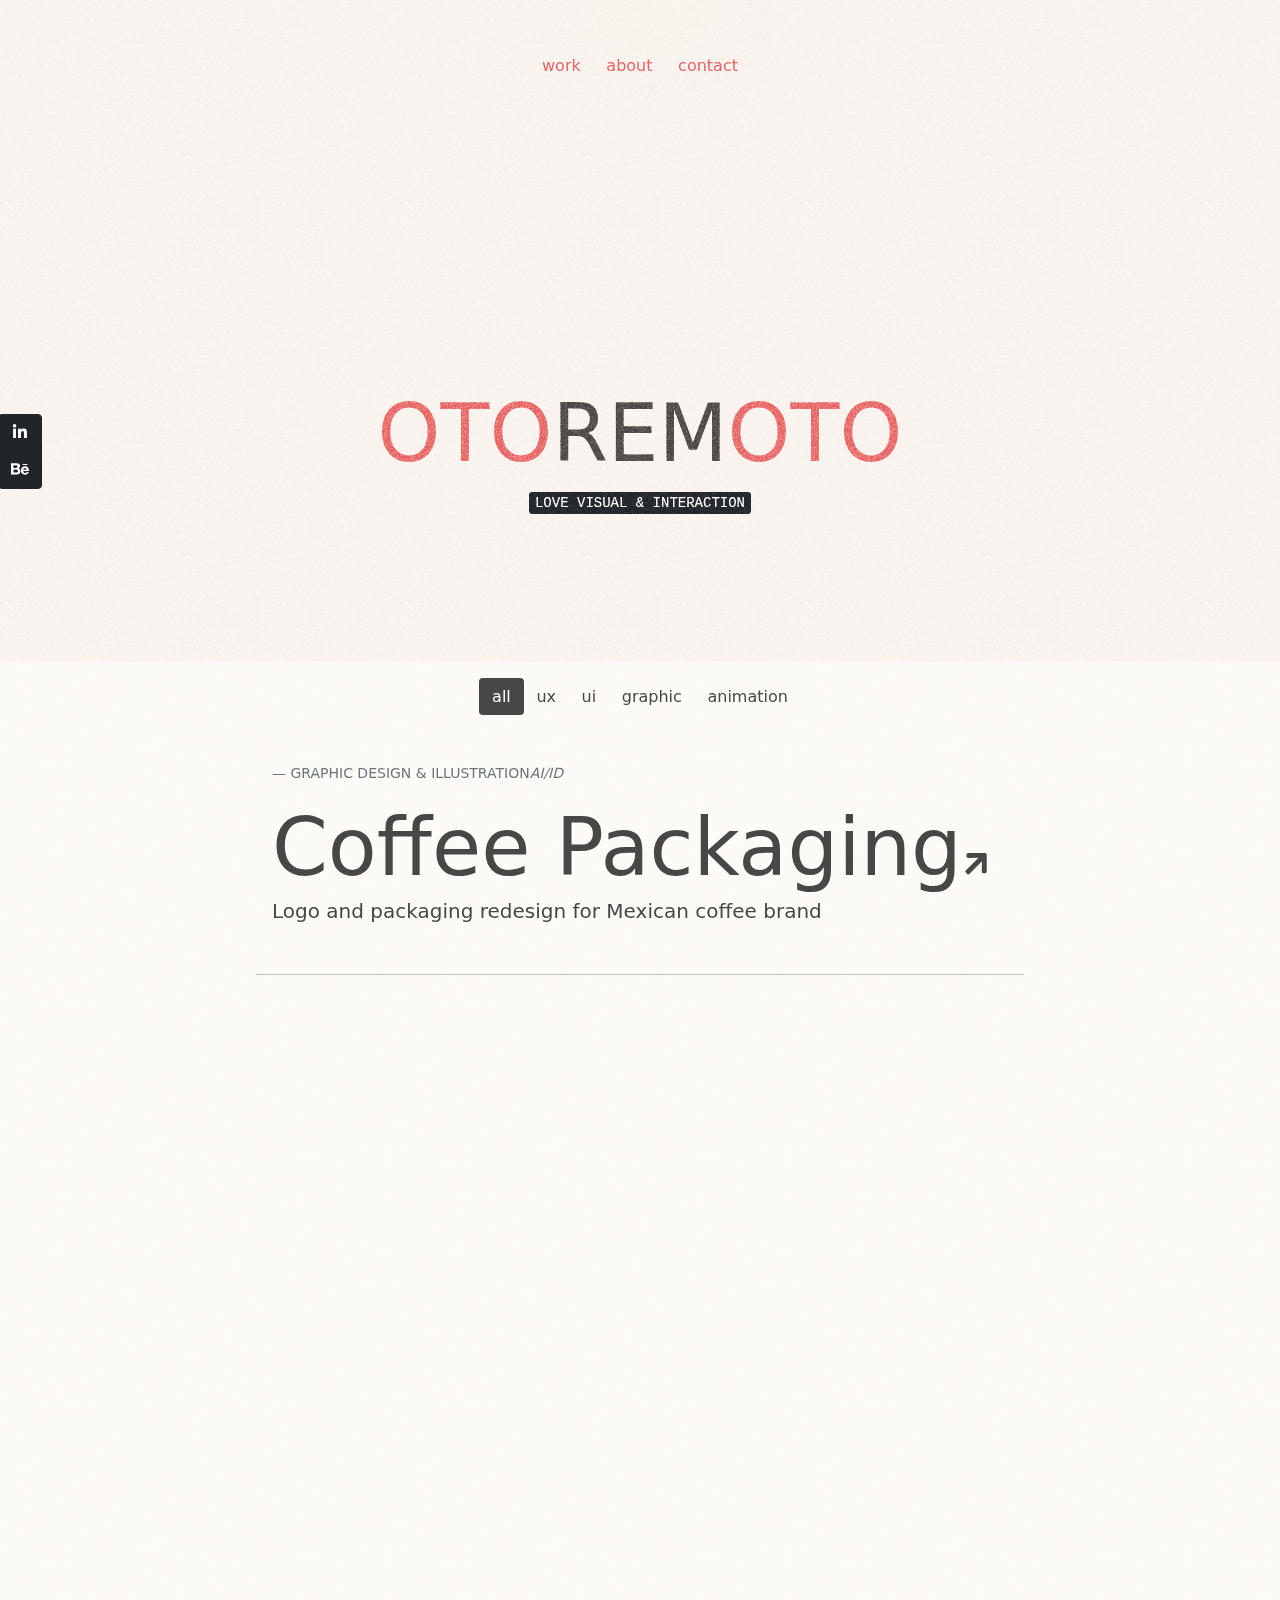
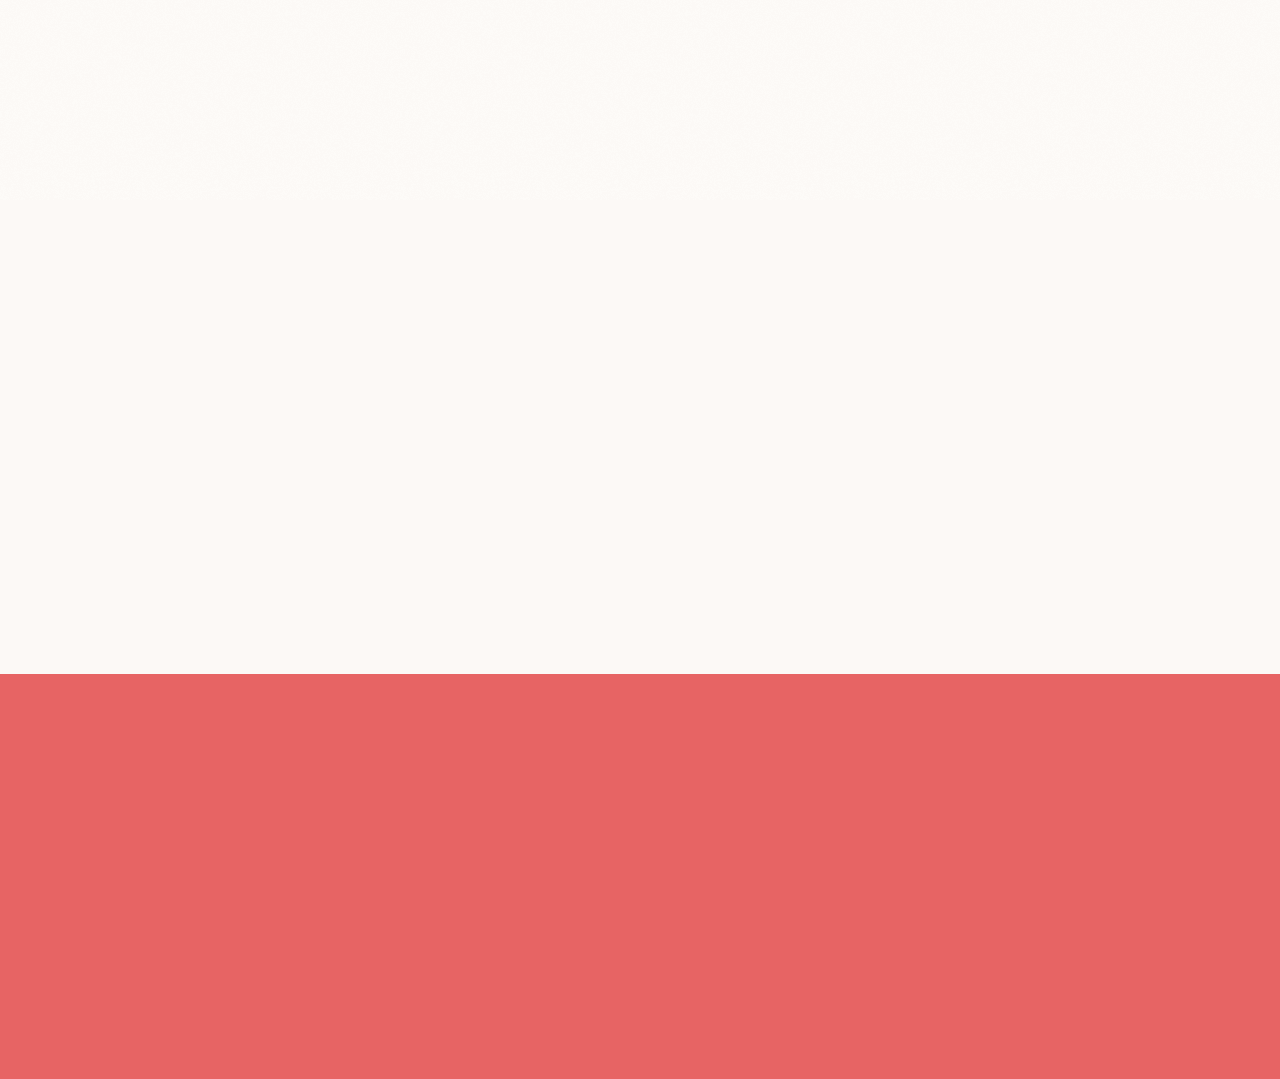
==== index.html @ 72b6bc93 "uploadFiles" ====
<!doctype html><html lang="en"><head><meta charset="utf-8"><meta name="viewport" content="width=device-width,initial-scale=1"><meta name="description" content="UX/UI Product Designer. Focused on bringing user-centric ideas to real life and delivering functional and beautiful digital experiences to people. With skills in visual design, prototyping, web and experience design."><link href="css-min/bootstrap.min.css" rel="stylesheet"><link rel="stylesheet" href="css-min/animate.css"><link rel="stylesheet" href="css-min/all.css"><link rel="stylesheet" href="css-min/main.css"><title>otoremoto</title><script async src="https://www.googletagmanager.com/gtag/js?id=G-RRY8FR16M2"></script><script>function gtag(){dataLayer.push(arguments)}window.dataLayer=window.dataLayer||[],gtag("js",new Date),gtag("config","G-RRY8FR16M2")</script></head><body class="bk-crudo"><div id="pre-load" class="justify-content-center align-items-center bk-pink-50"><div class="spinner-border align-self-center" role="status"><span class="visually-hidden">Loading...</span></div></div><header><div class="container-fluid m-0 p-0"><ul class="nav justify-content-center pt-5 nav-menu"><li class="nav-item"><a class="nav-link pink-50 active" href="#work">work</a></li><li class="nav-item"><a class="nav-link pink-50" href="#about">about</a></li><li class="nav-item"><a class="nav-link pink-50" href="#about">contact</a></li></ul><div class="noise"></div><div class="animated-bk"><img class="lazy" src="img/animated-bk.png" data-src="img/animated-bk.gif" loop="infinite" alt="background animation"></div><div class="title_wrapper"><div class="title_inner text-center"><h1 class="display-1 pink-50">oto<span class="gray-50">rem</span>oto</h1><kbd class="">love visual & interaction</kbd></div></div></div></header><section class="bk-light mt-5 pb-3"><div class="container-sm container-work p-3"><ul class="nav justify-content-center nav-pills"><li class="nav-item"><button id="all" class="nav-link gray-50 active" onclick='filterProject("all")'>all</button></li><li class="nav-item"><button id="ux" class="nav-link gray-50" onclick='filterProject("ux")'>ux</button></li><li class="nav-item"><button id="ui" class="nav-link gray-50" onclick='filterProject("ui")'>ui</button></li><li class="nav-item"><button id="graphic" class="nav-link gray-50" onclick='filterProject("graphic")'>graphic</button></li><li class="nav-item"><button id="animation" class="nav-link gray-50" onclick='filterProject("animation")'>animation</button></li></ul></div></section><section id="work"><section class="project bk-light all graphic"><div class="container-sm container-work p-3 wow flipInX" data-wow-delay=".01s"><a href="projects/cots.html" class="gray-50"><div class="item-work p-3"><figcaption class="blockquote-footer">GRAPHIC DESIGN & ILLUSTRATION<cite title="Source Title">AI/ID</cite></figcaption><h2 class="display-1 d-inline">Coffee Packaging</h2><div class="d-inline align-items-end"><i class="fas fa-arrow-up external-link"></i></div><p class="lead">Logo and packaging redesign for Mexican coffee brand</p></div></a><hr></div></section><section class="project bk-light all ux ui"><div class="container-sm container-work p-3 wow flipInX" data-wow-delay=".01s"><a href="projects/eltiempo.html" class="gray-50"><div class="item-work p-3"><figcaption class="blockquote-footer">MOBILE APP<cite title="Source Title">UX/UI</cite></figcaption><h2 class="display-1 d-inline">Weather App</h2><div class="d-inline align-items-end"><i class="fas fa-arrow-up external-link"></i></div><p class="lead">Weather forecast app UX / UI case study based in eltiempo brand</p></div></a><hr></div></section><section class="project bk-light all ux ui"><div class="container-sm container-work p-3 wow flipInX" data-wow-delay=".01s"><a href="projects/concertmapp.html" class="gray-50"><div class="item-work p-3"><figcaption class="blockquote-footer">MOBILE APP<cite title="Source Title">UX/UI</cite></figcaption><h2 class="display-1 d-inline">ConcertMapp</h2><div class="d-inline align-items-end"><i class="fas fa-arrow-up external-link"></i></div><p class="lead">Design of an app to locate live music</p></div></a><hr></div></section><section class="project bk-light all animation"><div class="container-sm container-work p-3 wow flipInX" data-wow-delay=".01s"><a href="projects/productvideo.html" class="gray-50"><div class="item-work p-3"><figcaption class="blockquote-footer">ILLUSTRATION & ANIMATION<cite title="Source Title">AI/AN</cite></figcaption><h2 class="display-1 d-inline">Product Video</h2><div class="d-inline align-items-end"><i class="fas fa-arrow-up external-link"></i></div><p class="lead">Explainer Video for a social responsability corporative manager startup</p></div></a><hr></div></section><section class="project bk-light all ux ui"><div class="container-sm container-work p-3 wow flipInX" data-wow-delay=".01s"><a href="projects/helpupsite.html" class="gray-50"><div class="item-work p-3"><figcaption class="blockquote-footer">WEB DESIGN & FRONT<cite title="Source Title">UX/UI</cite></figcaption><h2 class="display-1 d-inline">HelpUP Site</h2><div class="d-inline align-items-end"><i class="fas fa-arrow-up external-link"></i></div><p class="lead">Website for a social responsability corporative manager startup</p></div></a><hr></div></section><section class="project bk-light all graphic"><div class="container-sm container-work p-3 wow flipInX" data-wow-delay=".01s"><a href="projects/watermelon.html" class="gray-50"><div class="item-work p-3"><figcaption class="blockquote-footer">GRAPHIC DESIGN & ILLUSTRATION<cite title="Source Title">AI/ID</cite></figcaption><h2 class="display-1 d-inline">Illustrating Book</h2><div class="d-inline align-items-end"><i class="fas fa-arrow-up external-link"></i></div><p class="lead">Illustrating children's book about summer and watermelon</p></div></a><hr></div></section></section><section id="about" class="bk-pink-50 gray-80 pb-5"><div class="container-sm container-work p-3 wow flipInX" data-wow-delay=".01s"><div class="row"><div class="col-sm-6"><h4 class="display-4">About</h4><p class="fw-light">Passionate visual designer with a UX/UI Design certificate seeking a full-time UI design with a focus in visual design. Focused on bringing to life real user-centered ideas and offer functional and beautiful digital experiences to people.</p><button type="button" class="btn btn-lg btn-dark mb-3" onclick='location.href="pdf/resume.pdf"' formtarget="_blank" title="Download my Resume">Resume<i class="fas fa-arrow-down"></i></button></div><div class="col-sm-6 pb-3"><h4 class="display-4">Say Hi!</h4><a href="mailto:otorremoto@gmail.com" class="link-light">otorremoto@gmail.com</a><img class="lazy img-thumbnail" src="img/me.jpg" data-src="img/me.gif" alt="That's me!"></div></div></div></section><section class="rrss-desk"><div class="btn-group-vertical"><button type="button" class="btn btn-dark" onclick='location.href="https://www.linkedin.com/in/otorremoto/"' formtarget="_blank" title="Go to Linkedin"><i class="fab fa-linkedin-in"></i></button><button type="button" class="btn btn-dark" onclick='location.href="https://www.behance.net/otorremoto"' formtarget="_blank" title="Go to Behance"><i class="fab fa-behance"></i></button></div></section><section class="rrss-mobile"><div class="btn-group-lg"><button type="button" class="btn btn-dark" onclick='location.href="https://www.linkedin.com/in/otorremoto/"' formtarget="_blank" title="Go to Linkedin"><i class="fab fa-linkedin-in"></i></button><button type="button" class="btn btn-dark" onclick='location.href="https://www.behance.net/otorremoto"' formtarget="_blank" title="Go to Behance"><i class="fab fa-behance"></i></button></div></section><script src="js/bootstrap.bundle.min.js" integrity="sha384-JEW9xMcG8R+pH31jmWH6WWP0WintQrMb4s7ZOdauHnUtxwoG2vI5DkLtS3qm9Ekf" crossorigin="anonymous"></script><script src="js/jquery.min.js"></script><script src="js/wow-min.js" charset="utf-8"></script><script src="js/main.js"></script><script src="js/filter.js"></script><script>wow=new WOW({animateClass:"animated",offset:100,mobile:!1}),wow.init(),$(document).ready(function(){$("#pre-load").fadeOut("1"),$("#work hr").removeClass("d-none"),$("#work hr").last().addClass("d-none")})</script></body></html>
---- css-min/main.css ----
body{margin:0:padding:0;background-color:#f4eae1}#pre-load{position:fixed;display:flex;min-width:100%;min-height:100%;z-index:9999999}iframe{border:0;width:100%!important;height:55.9vw;margin:0;padding:0}.badge-primary{background-color:#e76464}.text-white,a.text-white{color:#fff;text-decoration:none}.gray-50,a.gray-50{color:#484745;text-decoration:none}.gray-80{color:#370909}.gray-10{color:rgba(0,0,0,.1)}.light-10{color:#fce6e6}.pink-50,a.pink-50{color:#e76464}.blue-100,a.blue-100{color:#0043EF}.blue-30{color:rgba(0,67,239,.3)}.nav-menu a.nav-link{background-image:linear-gradient(currentColor,currentColor);background-position:0% 100%;background-repeat:no-repeat;background-size:0% 1px;transition:background-size .3s}.nav-menu a.nav-link:hover{color:rgba(currentColor,.5);background-size:100% 1px}.nav-link{padding:.4rem .8rem}.nav-pills .nav-link.active,.nav-pills .show>.nav-link{color:#fff;background-color:#484745}.bk-white{background-color:#fff}.bk-crudo{background-color:#f9f2ec}.bk-pink-10{background-color:#f4eae1}.bk-gray-50{background-color:#484745}.bk-pink-50{background-color:#e76464}.bk-light{background-color:rgba(255,255,255,.5)}.bk-light-blue-degree{background:linear-gradient(109.73deg,#FFFFFF 12.1%,#E6EFF2 115.62%)}.bk-blue-100{background:#0043EF}.bk-blue-10{background:rgba(0,67,239,.1)}.bk-blue-degree{background:linear-gradient(110deg,#0043EF -3%,#033DD2 98%)}.animated-bk{width:100%;height:100%;text-align:center;filter:blur(50px);opacity:.4;overflow:hidden;mix-blend-mode:color-burn;z-index:-900}.animated-bk img{top:-24vw;min-height:48vw;pointer-events:none}.noise{position:absolute;width:100%;height:200vh;top:0;background-image:url(../img/noise.png);background-size:auto;background-repeat:repeat;mix-blend-mode:overlay;opacity:.4;z-index:-1000}.title_wrapper{position:absolute;top:0;display:flex;align-items:center;display:-webkit-flex;-webkit-align-items:center;justify-content:center;-webkit-justify-content:center;width:100%;height:100vh;mix-blend-mode:normal;z-index:-9999999999}.title_inner{position:relative;display:block;width:auto;margin:0 auto;text-transform:uppercase}.tit-img{margin-top:-44vw;line-height:3.4rem;min-height:43.4vw}.subtit-img{margin-top:-44vw;line-height:1rem;min-height:42vw}.container-work{max-width:800px}.external-link{font-size:2rem;transform:rotate(45deg)}.nav-menu{position:absolute;width:100%;z-index:10000}.rrss-desk{position:fixed;top:46vh;left:-2px}.rrss-mobile{display:none}.img-thumbnail{max-width:220px}.cover-container{background-position:center;background-size:cover;min-height:100vh}.badge-large{padding:4px 10px;font-size:.75rem;border-radius:50px;height:50px;vertical-align:middle}.display-7{font-size:1.8rem}.display-8{font-size:1.2rem;line-height:1.2rem}.small-xs{font-size:.7rem}.blur{filter:blur(1px)}.w-30{width:32%}@media (max-width:576px){.animated-bk img{height:100vh;margin-left:-25vh;top:30vh}.rrss-desk{display:none}.rrss-mobile{width:100%;padding:8px;display:block;position:fixed;bottom:0;background-color:#f4eae14a;text-align:center}.img-thumbnail{max-width:100%}.tit-img{margin-top:-54vw;line-height:2.4rem;min-height:52.2vw}.subtit-img{margin-top:-48vw;line-height:1rem;min-height:48vw}.border-start{border-left:0!important}.border-end{border-right:0!important}.display-7{font-size:calc(1.075rem + 1.2vw);font-weight:400;line-height:1.2rem}.w-30{width:98%}.cover-container{min-height:70vh}.display-1{font-size:calc(1.425rem + 4.5vw);font-weight:300;line-height:1.2}}
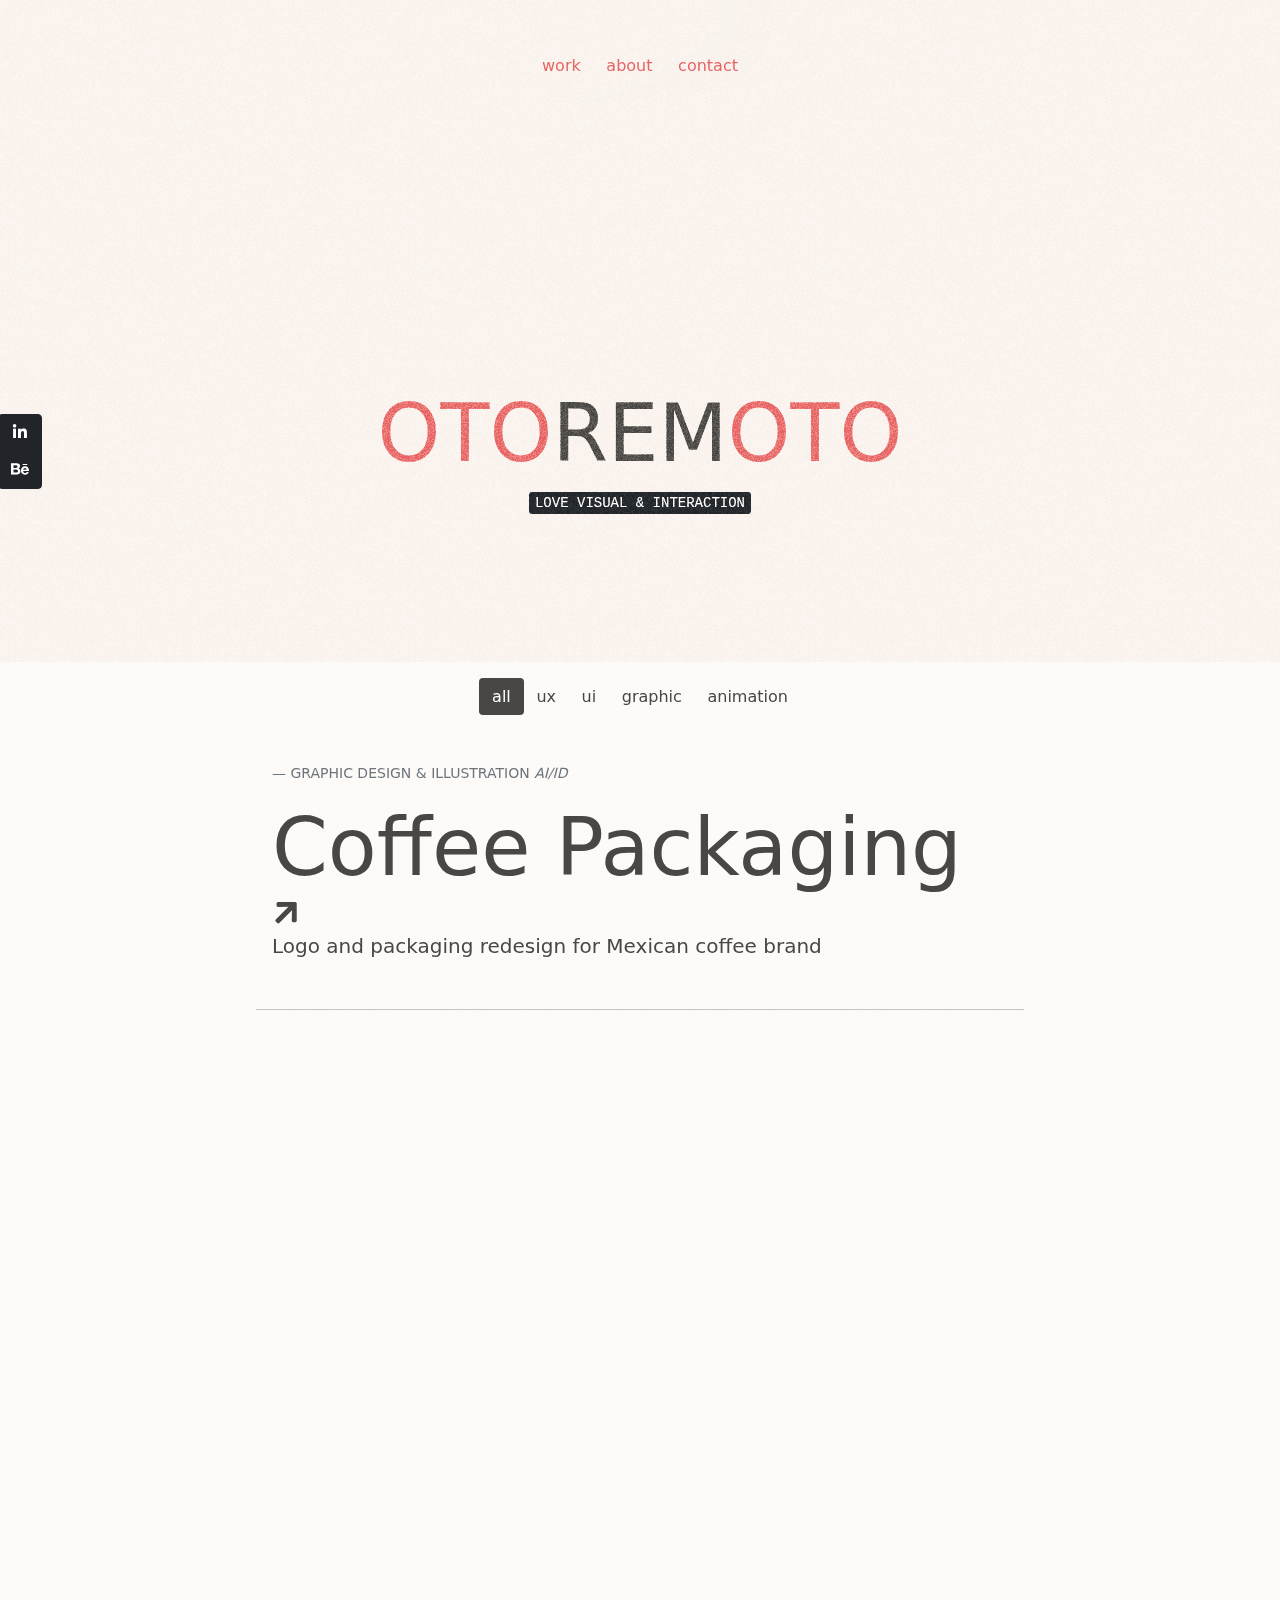
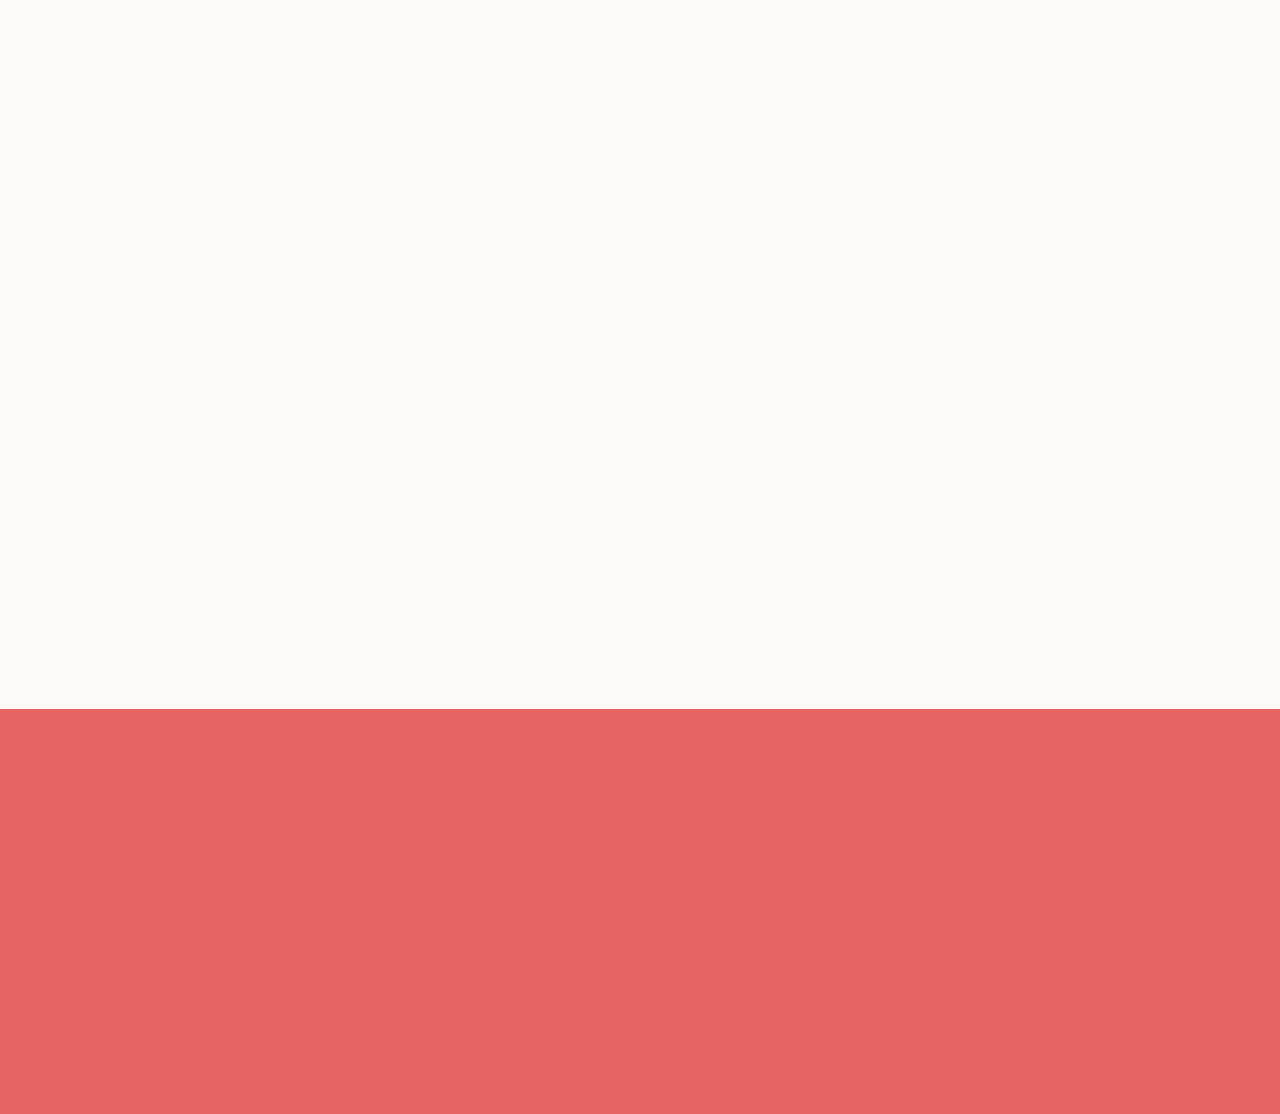
==== commit 63a3e147: "colors" ====
--- a/index.html
+++ b/index.html
@@ -1 +1,243 @@
-<!doctype html><html lang="en"><head><meta charset="utf-8"><meta name="viewport" content="width=device-width,initial-scale=1"><meta name="description" content="UX/UI Product Designer. Focused on bringing user-centric ideas to real life and delivering functional and beautiful digital experiences to people. With skills in visual design, prototyping, web and experience design."><link href="css-min/bootstrap.min.css" rel="stylesheet"><link rel="stylesheet" href="css-min/animate.css"><link rel="stylesheet" href="css-min/all.css"><link rel="stylesheet" href="css-min/main.css"><title>otoremoto</title><script async src="https://www.googletagmanager.com/gtag/js?id=G-RRY8FR16M2"></script><script>function gtag(){dataLayer.push(arguments)}window.dataLayer=window.dataLayer||[],gtag("js",new Date),gtag("config","G-RRY8FR16M2")</script></head><body class="bk-crudo"><div id="pre-load" class="justify-content-center align-items-center bk-pink-50"><div class="spinner-border align-self-center" role="status"><span class="visually-hidden">Loading...</span></div></div><header><div class="container-fluid m-0 p-0"><ul class="nav justify-content-center pt-5 nav-menu"><li class="nav-item"><a class="nav-link pink-50 active" href="#work">work</a></li><li class="nav-item"><a class="nav-link pink-50" href="#about">about</a></li><li class="nav-item"><a class="nav-link pink-50" href="#about">contact</a></li></ul><div class="noise"></div><div class="animated-bk"><img class="lazy" src="img/animated-bk.png" data-src="img/animated-bk.gif" loop="infinite" alt="background animation"></div><div class="title_wrapper"><div class="title_inner text-center"><h1 class="display-1 pink-50">oto<span class="gray-50">rem</span>oto</h1><kbd class="">love visual & interaction</kbd></div></div></div></header><section class="bk-light mt-5 pb-3"><div class="container-sm container-work p-3"><ul class="nav justify-content-center nav-pills"><li class="nav-item"><button id="all" class="nav-link gray-50 active" onclick='filterProject("all")'>all</button></li><li class="nav-item"><button id="ux" class="nav-link gray-50" onclick='filterProject("ux")'>ux</button></li><li class="nav-item"><button id="ui" class="nav-link gray-50" onclick='filterProject("ui")'>ui</button></li><li class="nav-item"><button id="graphic" class="nav-link gray-50" onclick='filterProject("graphic")'>graphic</button></li><li class="nav-item"><button id="animation" class="nav-link gray-50" onclick='filterProject("animation")'>animation</button></li></ul></div></section><section id="work"><section class="project bk-light all graphic"><div class="container-sm container-work p-3 wow flipInX" data-wow-delay=".01s"><a href="projects/cots.html" class="gray-50"><div class="item-work p-3"><figcaption class="blockquote-footer">GRAPHIC DESIGN & ILLUSTRATION<cite title="Source Title">AI/ID</cite></figcaption><h2 class="display-1 d-inline">Coffee Packaging</h2><div class="d-inline align-items-end"><i class="fas fa-arrow-up external-link"></i></div><p class="lead">Logo and packaging redesign for Mexican coffee brand</p></div></a><hr></div></section><section class="project bk-light all ux ui"><div class="container-sm container-work p-3 wow flipInX" data-wow-delay=".01s"><a href="projects/eltiempo.html" class="gray-50"><div class="item-work p-3"><figcaption class="blockquote-footer">MOBILE APP<cite title="Source Title">UX/UI</cite></figcaption><h2 class="display-1 d-inline">Weather App</h2><div class="d-inline align-items-end"><i class="fas fa-arrow-up external-link"></i></div><p class="lead">Weather forecast app UX / UI case study based in eltiempo brand</p></div></a><hr></div></section><section class="project bk-light all ux ui"><div class="container-sm container-work p-3 wow flipInX" data-wow-delay=".01s"><a href="projects/concertmapp.html" class="gray-50"><div class="item-work p-3"><figcaption class="blockquote-footer">MOBILE APP<cite title="Source Title">UX/UI</cite></figcaption><h2 class="display-1 d-inline">ConcertMapp</h2><div class="d-inline align-items-end"><i class="fas fa-arrow-up external-link"></i></div><p class="lead">Design of an app to locate live music</p></div></a><hr></div></section><section class="project bk-light all animation"><div class="container-sm container-work p-3 wow flipInX" data-wow-delay=".01s"><a href="projects/productvideo.html" class="gray-50"><div class="item-work p-3"><figcaption class="blockquote-footer">ILLUSTRATION & ANIMATION<cite title="Source Title">AI/AN</cite></figcaption><h2 class="display-1 d-inline">Product Video</h2><div class="d-inline align-items-end"><i class="fas fa-arrow-up external-link"></i></div><p class="lead">Explainer Video for a social responsability corporative manager startup</p></div></a><hr></div></section><section class="project bk-light all ux ui"><div class="container-sm container-work p-3 wow flipInX" data-wow-delay=".01s"><a href="projects/helpupsite.html" class="gray-50"><div class="item-work p-3"><figcaption class="blockquote-footer">WEB DESIGN & FRONT<cite title="Source Title">UX/UI</cite></figcaption><h2 class="display-1 d-inline">HelpUP Site</h2><div class="d-inline align-items-end"><i class="fas fa-arrow-up external-link"></i></div><p class="lead">Website for a social responsability corporative manager startup</p></div></a><hr></div></section><section class="project bk-light all graphic"><div class="container-sm container-work p-3 wow flipInX" data-wow-delay=".01s"><a href="projects/watermelon.html" class="gray-50"><div class="item-work p-3"><figcaption class="blockquote-footer">GRAPHIC DESIGN & ILLUSTRATION<cite title="Source Title">AI/ID</cite></figcaption><h2 class="display-1 d-inline">Illustrating Book</h2><div class="d-inline align-items-end"><i class="fas fa-arrow-up external-link"></i></div><p class="lead">Illustrating children's book about summer and watermelon</p></div></a><hr></div></section></section><section id="about" class="bk-pink-50 gray-80 pb-5"><div class="container-sm container-work p-3 wow flipInX" data-wow-delay=".01s"><div class="row"><div class="col-sm-6"><h4 class="display-4">About</h4><p class="fw-light">Passionate visual designer with a UX/UI Design certificate seeking a full-time UI design with a focus in visual design. Focused on bringing to life real user-centered ideas and offer functional and beautiful digital experiences to people.</p><button type="button" class="btn btn-lg btn-dark mb-3" onclick='location.href="pdf/resume.pdf"' formtarget="_blank" title="Download my Resume">Resume<i class="fas fa-arrow-down"></i></button></div><div class="col-sm-6 pb-3"><h4 class="display-4">Say Hi!</h4><a href="mailto:otorremoto@gmail.com" class="link-light">otorremoto@gmail.com</a><img class="lazy img-thumbnail" src="img/me.jpg" data-src="img/me.gif" alt="That's me!"></div></div></div></section><section class="rrss-desk"><div class="btn-group-vertical"><button type="button" class="btn btn-dark" onclick='location.href="https://www.linkedin.com/in/otorremoto/"' formtarget="_blank" title="Go to Linkedin"><i class="fab fa-linkedin-in"></i></button><button type="button" class="btn btn-dark" onclick='location.href="https://www.behance.net/otorremoto"' formtarget="_blank" title="Go to Behance"><i class="fab fa-behance"></i></button></div></section><section class="rrss-mobile"><div class="btn-group-lg"><button type="button" class="btn btn-dark" onclick='location.href="https://www.linkedin.com/in/otorremoto/"' formtarget="_blank" title="Go to Linkedin"><i class="fab fa-linkedin-in"></i></button><button type="button" class="btn btn-dark" onclick='location.href="https://www.behance.net/otorremoto"' formtarget="_blank" title="Go to Behance"><i class="fab fa-behance"></i></button></div></section><script src="js/bootstrap.bundle.min.js" integrity="sha384-JEW9xMcG8R+pH31jmWH6WWP0WintQrMb4s7ZOdauHnUtxwoG2vI5DkLtS3qm9Ekf" crossorigin="anonymous"></script><script src="js/jquery.min.js"></script><script src="js/wow-min.js" charset="utf-8"></script><script src="js/main.js"></script><script src="js/filter.js"></script><script>wow=new WOW({animateClass:"animated",offset:100,mobile:!1}),wow.init(),$(document).ready(function(){$("#pre-load").fadeOut("1"),$("#work hr").removeClass("d-none"),$("#work hr").last().addClass("d-none")})</script></body></html>
+<!doctype html>
+<html lang="en">
+	<head>
+		<!-- Required meta tags -->
+		<meta charset="utf-8">
+		<meta name="viewport" content="width=device-width, initial-scale=1">
+		<meta name="description" content="UX/UI Product Designer. Focused on bringing user-centric ideas to real life and delivering functional and beautiful digital experiences to people. With skills in visual design, prototyping, web and experience design.">
+
+		<!-- Bootstrap CSS -->
+		<link href="css/bootstrap.min.css" rel="stylesheet">
+		<link rel="stylesheet" href="css/animate.min.css">
+		<link rel="stylesheet" href="css/all.min.css">
+		<link rel="stylesheet" href="css/main.css">
+		<title>otoremoto</title>
+		<!-- Global site tag (gtag.js) - Google Analytics -->
+		<script async src="https://www.googletagmanager.com/gtag/js?id=G-RRY8FR16M2"></script>
+		<script>
+		  window.dataLayer = window.dataLayer || [];
+		  function gtag(){dataLayer.push(arguments);}
+		  gtag('js', new Date());
+
+		  gtag('config', 'G-RRY8FR16M2');
+		</script>
+	</head>
+	<body class="bk-crudo">
+	<div id="pre-load" class="justify-content-center align-items-center bk-pink-50">
+
+			<div class="spinner-border align-self-center" role="status">
+				<span class="visually-hidden">Loading...</span>
+			</div>
+
+	</div>
+	<header>
+		<div class="container-fluid m-0 p-0">
+			<ul class="nav justify-content-center pt-5 nav-menu">
+				<li class="nav-item"><a class="nav-link pink-50 active" href="#work">work</a></li>
+				<li class="nav-item"><a class="nav-link pink-50" href="#about">about</a></li>
+				<li class="nav-item"> <a class="nav-link pink-50" href="#about">contact</a></li>
+			</ul>
+			<div class="noise"></div>
+			<div class="animated-bk"><img class="lazy" src="img/animated-bk.png" data-src="img/animated-bk.gif" loop=infinite alt="background animation"></div>
+			<div class="title_wrapper">
+				<div class="title_inner text-center">
+					<h1 class="display-1 pink-50">oto<span class="gray-50">rem</span>oto</h1>
+					<kbd class="">love visual & interaction</kbd>
+				</div>
+			</div>
+		</div>
+	</header>
+	<section class="bk-light mt-5 pb-3">
+		<div class="container-sm container-work p-3">
+			<ul class="nav justify-content-center nav-pills">
+				<li class="nav-item"><button id="all" class="nav-link gray-50 active" onclick="filterProject('all')">all</button></li>
+				<li class="nav-item"><button  id="ux" class="nav-link gray-50" onclick="filterProject('ux')">ux</button></li>
+				<li class="nav-item"> <button id="ui"class="nav-link gray-50" onclick="filterProject('ui')">ui</button></li>
+				<li class="nav-item"> <button id="graphic"class="nav-link gray-50" onclick="filterProject('graphic')">graphic</button></li>
+				<li class="nav-item"> <button id="animation"class="nav-link gray-50" onclick="filterProject('animation')">animation</button ></li>
+			</ul>
+		</div>
+
+	</section>
+	<section id="work">
+		<section class="project bk-light all graphic" >
+		<div class="container-sm container-work p-3 wow flipInX" data-wow-delay=".01s">
+
+			<a href="projects/cots.html" class="gray-50">
+				<div class="item-work p-3">
+
+					<figcaption class="blockquote-footer">
+					GRAPHIC DESIGN & ILLUSTRATION <cite title="Source Title">AI/ID</cite>
+					</figcaption>
+					<h2 class="display-1 d-inline">Coffee Packaging </h2>
+					<div class="d-inline align-items-end">
+
+						<i class="fas fa-arrow-up external-link"></i>
+					</div>
+					<p class="lead">Logo and packaging redesign for Mexican coffee brand</p>
+				</div>
+
+			</a>
+			<hr>
+		</div>
+	</section>
+	<section class="project bk-light all ux ui">
+
+		<div class="container-sm container-work p-3 wow flipInX" data-wow-delay=".01s">
+			<a href="projects/eltiempo.html" class="gray-50">
+				<div class="item-work p-3">
+					<figcaption class="blockquote-footer">
+					MOBILE APP <cite title="Source Title">UX/UI</cite>
+					</figcaption>
+					<h2 class="display-1 d-inline">Weather App </h2>
+					<div class="d-inline align-items-end">
+						<i class="fas fa-arrow-up external-link"></i>
+					</div>
+					<p class="lead">Weather forecast app UX / UI case study based in eltiempo brand</p>
+				</div>
+			</a>
+			<hr>
+		</div>
+
+	</section>
+	<section class="project bk-light all ux ui">
+
+		<div class="container-sm container-work p-3 wow flipInX" data-wow-delay=".01s">
+			<a href="projects/concertmapp.html" class="gray-50">
+				<div class="item-work p-3">
+					<figcaption class="blockquote-footer">
+					MOBILE APP <cite title="Source Title">UX/UI</cite>
+					</figcaption>
+					<h2 class="display-1 d-inline">ConcertMapp </h2>
+					<div class="d-inline align-items-end">
+						<i class="fas fa-arrow-up external-link"></i>
+					</div>
+					<p class="lead">Design of an app to locate live music</p>
+				</div>
+			</a>
+			<hr>
+		</div>
+
+	</section>
+<section class="project bk-light all animation">
+		<div class="container-sm container-work p-3 wow flipInX" data-wow-delay=".01s">
+
+			<a href="projects/productvideo.html" class="gray-50">
+				<div class="item-work p-3">
+					<figcaption class="blockquote-footer">
+					ILLUSTRATION & ANIMATION <cite title="Source Title">AI/AN</cite>
+					</figcaption>
+					<h2 class="display-1 d-inline">Product Video </h2>
+					<div class="d-inline align-items-end">
+						<i class="fas fa-arrow-up external-link"></i>
+					</div>
+					<p class="lead">Explainer Video for a social responsability corporative manager startup</p>
+				</div>
+			</a>
+			<hr>
+		</div>
+</section>
+<section class="project bk-light all ux ui">
+		<div class="container-sm container-work p-3 wow flipInX" data-wow-delay=".01s">
+
+			<a href="projects/helpupsite.html" class="gray-50">
+				<div class="item-work p-3">
+					<figcaption class="blockquote-footer">
+					WEB DESIGN & FRONT <cite title="Source Title">UX/UI</cite>
+					</figcaption>
+					<h2 class="display-1 d-inline">HelpUP Site </h2>
+					<div class="d-inline align-items-end">
+						<i class="fas fa-arrow-up external-link"></i>
+					</div>
+					<p class="lead">Website for a social responsability corporative manager startup</p>
+				</div>
+			</a>
+			<hr>
+		</div>
+	</section>
+	<section class="project bk-light all graphic">
+		<div class="container-sm container-work p-3 wow flipInX" data-wow-delay=".01s">
+
+			<a href="projects/watermelon.html" class="gray-50">
+				<div class="item-work p-3">
+					<figcaption class="blockquote-footer">
+					GRAPHIC DESIGN & ILLUSTRATION <cite title="Source Title">AI/ID</cite>
+					</figcaption>
+					<h2 class="display-1 d-inline">Illustrating Book </h2>
+					<div class="d-inline align-items-end">
+						<i class="fas fa-arrow-up external-link"></i>
+					</div>
+					<p class="lead">Illustrating children's book about summer and watermelon</p>
+				</div>
+
+			</a>
+			<hr>
+		</div>
+	</section>
+</section>
+
+	<section id="about" class="bk-pink-50 gray-80 pb-5">
+		<div class="container-sm container-work p-3 wow flipInX" data-wow-delay=".01s">
+			<div class="row">
+
+				<div class="col-sm-6">
+					<h4 class="display-4">About</h4>
+					<p class="fw-light">Passionate visual designer with a UX/UI Design certificate seeking a full-time UI design with a focus in visual design. Focused on bringing to life real user-centered ideas and offer functional and beautiful digital experiences to people. </p>
+					<button type="button" class="btn btn-lg btn-dark mb-3" onclick="location.href='pdf/resume.pdf'" formtarget="_blank" title="Download my Resume">Resume <i class="fas fa-arrow-down"></i></button>
+				</div>
+				<div class="col-sm-6 pb-3">
+					<h4 class="display-4">Say Hi!</h4>
+					<a href="mailto:otorremoto@gmail.com" class="link-light">otorremoto@gmail.com</a>
+					<img class="lazy img-thumbnail" src="img/me.jpg" data-src="img/me.gif" alt="That's me!">
+				</div>
+
+			</div>
+		</div>
+	</section>
+
+	<section class="rrss-desk">
+		<div class="btn-group-vertical">
+				<button type="button" class="btn btn-dark" onclick="location.href='https://www.linkedin.com/in/otorremoto/'" formtarget="_blank" title="Go to Linkedin"><i class="fab fa-linkedin-in"></i></button>
+				<button type="button" class="btn btn-dark" onclick="location.href='https://www.behance.net/otorremoto'" formtarget="_blank" title="Go to Behance"><i class="fab fa-behance"></i></button>
+		</div>
+	</section>
+	<section class="rrss-mobile">
+		<div class="btn-group-lg">
+
+				<button type="button" class="btn btn-dark" onclick="location.href='https://www.linkedin.com/in/otorremoto/'" formtarget="_blank" title="Go to Linkedin"><i class="fab fa-linkedin-in"></i></button>
+				<button type="button" class="btn btn-dark" onclick="location.href='https://www.behance.net/otorremoto'" formtarget="_blank" title="Go to Behance"><i class="fab fa-behance"></i></button>
+		</div>
+	</section>
+
+
+
+		<script src="js/bootstrap.bundle.min.js" integrity="sha384-JEW9xMcG8R+pH31jmWH6WWP0WintQrMb4s7ZOdauHnUtxwoG2vI5DkLtS3qm9Ekf" crossorigin="anonymous"></script>
+		<script src="js/jquery.min.js"></script>
+		<script src="js/wow-min.js" charset="utf-8"></script>
+		<script src="js/lazy.min.js"></script>
+		<script src="js/filter.min.js"></script>
+		<script>
+
+			wow = new WOW(
+				{
+					animateClass: 'animated',
+					offset:	100,
+					mobile: false
+				}
+			);
+			wow.init();
+
+			$(document).ready( function(){
+				$("#pre-load").fadeOut("1");
+				$("#work hr").removeClass("d-none");
+				$("#work hr").last().addClass("d-none");
+			})
+
+
+
+
+		</script>
+
+
+	</body>
+</html>
--- a/css/all.min.css
+++ b/css/all.min.css
@@ -0,0 +1,12 @@
+/*!
+ * Font Awesome Free 5.15.3 by @fontawesome - https://fontawesome.com
+ * License - https://fontawesome.com/license/free (Icons: CC BY 4.0, Fonts: SIL OFL 1.1, Code: MIT License)
+ */
+ .fa,.fas,.far,.fal,.fad,.fab{-moz-osx-font-smoothing:grayscale;-webkit-font-smoothing:antialiased;display:inline-block;font-style:normal;font-variant:normal;text-rendering:auto;line-height:1}.fa-lg{font-size:1.33333em;line-height:0.75em;vertical-align:-.0667em}.fa-xs{font-size:.75em}.fa-sm{font-size:.875em}.fa-1x{font-size:1em}.fa-2x{font-size:2em}.fa-3x{font-size:3em}.fa-4x{font-size:4em}.fa-5x{font-size:5em}.fa-6x{font-size:6em}.fa-7x{font-size:7em}.fa-8x{font-size:8em}.fa-9x{font-size:9em}.fa-10x{font-size:10em}.fa-fw{text-align:center;width:1.25em}.fa-ul{list-style-type:none;margin-left:2.5em;padding-left:0}.fa-ul>li{position:relative}.fa-li{left:-2em;position:absolute;text-align:center;width:2em;line-height:inherit}.fa-border{border:solid 0.08em #eee;border-radius:.1em;padding:.2em.25em.15em}.fa-pull-left{float:left}.fa-pull-right{float:right}.fa.fa-pull-left,.fas.fa-pull-left,.far.fa-pull-left,.fal.fa-pull-left,.fab.fa-pull-left{margin-right:.3em}.fa.fa-pull-right,.fas.fa-pull-right,.far.fa-pull-right,.fal.fa-pull-right,.fab.fa-pull-right{margin-left:.3em}.fa-spin{-webkit-animation:fa-spin 2s infinite linear;animation:fa-spin 2s infinite linear}.fa-pulse{-webkit-animation:fa-spin 1s infinite steps(8);animation:fa-spin 1s infinite steps(8)}
+ @-webkit-keyframes fa-spin{0%{-webkit-transform:rotate(0deg);transform:rotate(0deg)}
+ 100%{-webkit-transform:rotate(360deg);transform:rotate(360deg)}}
+ @keyframes fa-spin{0%{-webkit-transform:rotate(0deg);transform:rotate(0deg)}
+ 100%{-webkit-transform:rotate(360deg);transform:rotate(360deg)}}.fa-rotate-90{-ms-filter:"progid:DXImageTransform.Microsoft.BasicImage(rotation=1)";-webkit-transform:rotate(90deg);transform:rotate(90deg)}.fa-rotate-180{-ms-filter:"progid:DXImageTransform.Microsoft.BasicImage(rotation=2)";-webkit-transform:rotate(180deg);transform:rotate(180deg)}.fa-rotate-270{-ms-filter:"progid:DXImageTransform.Microsoft.BasicImage(rotation=3)";-webkit-transform:rotate(270deg);transform:rotate(270deg)}.fa-flip-horizontal{-ms-filter:"progid:DXImageTransform.Microsoft.BasicImage(rotation=0, mirror=1)";-webkit-transform:scale(-1,1);transform:scale(-1,1)}.fa-flip-vertical{-ms-filter:"progid:DXImageTransform.Microsoft.BasicImage(rotation=2, mirror=1)";-webkit-transform:scale(1,-1);transform:scale(1,-1)}.fa-flip-both,.fa-flip-horizontal.fa-flip-vertical{-ms-filter:"progid:DXImageTransform.Microsoft.BasicImage(rotation=2, mirror=1)";-webkit-transform:scale(-1,-1);transform:scale(-1,-1)}:root.fa-rotate-90,:root.fa-rotate-180,:root.fa-rotate-270,:root.fa-flip-horizontal,:root.fa-flip-vertical,:root.fa-flip-both{-webkit-filter:none;filter:none}.fa-stack{display:inline-block;height:2em;line-height:2em;position:relative;vertical-align:middle;width:2.5em}.fa-stack-1x,.fa-stack-2x{left:0;position:absolute;text-align:center;width:100%}.fa-stack-1x{line-height:inherit}.fa-stack-2x{font-size:2em}.fa-inverse{color:#fff}.fa-500px:before{content:"\f26e"}.fa-accessible-icon:before{content:"\f368"}.fa-accusoft:before{content:"\f369"}.fa-acquisitions-incorporated:before{content:"\f6af"}.fa-ad:before{content:"\f641"}.fa-address-book:before{content:"\f2b9"}.fa-address-card:before{content:"\f2bb"}.fa-adjust:before{content:"\f042"}.fa-adn:before{content:"\f170"}.fa-adversal:before{content:"\f36a"}.fa-affiliatetheme:before{content:"\f36b"}.fa-air-freshener:before{content:"\f5d0"}.fa-airbnb:before{content:"\f834"}.fa-algolia:before{content:"\f36c"}.fa-align-center:before{content:"\f037"}.fa-align-justify:before{content:"\f039"}.fa-align-left:before{content:"\f036"}.fa-align-right:before{content:"\f038"}.fa-alipay:before{content:"\f642"}.fa-allergies:before{content:"\f461"}.fa-amazon:before{content:"\f270"}.fa-amazon-pay:before{content:"\f42c"}.fa-ambulance:before{content:"\f0f9"}.fa-american-sign-language-interpreting:before{content:"\f2a3"}.fa-amilia:before{content:"\f36d"}.fa-anchor:before{content:"\f13d"}.fa-android:before{content:"\f17b"}.fa-angellist:before{content:"\f209"}.fa-angle-double-down:before{content:"\f103"}.fa-angle-double-left:before{content:"\f100"}.fa-angle-double-right:before{content:"\f101"}.fa-angle-double-up:before{content:"\f102"}.fa-angle-down:before{content:"\f107"}.fa-angle-left:before{content:"\f104"}.fa-angle-right:before{content:"\f105"}.fa-angle-up:before{content:"\f106"}.fa-angry:before{content:"\f556"}.fa-angrycreative:before{content:"\f36e"}.fa-angular:before{content:"\f420"}.fa-ankh:before{content:"\f644"}.fa-app-store:before{content:"\f36f"}.fa-app-store-ios:before{content:"\f370"}.fa-apper:before{content:"\f371"}.fa-apple:before{content:"\f179"}.fa-apple-alt:before{content:"\f5d1"}.fa-apple-pay:before{content:"\f415"}.fa-archive:before{content:"\f187"}.fa-archway:before{content:"\f557"}.fa-arrow-alt-circle-down:before{content:"\f358"}.fa-arrow-alt-circle-left:before{content:"\f359"}.fa-arrow-alt-circle-right:before{content:"\f35a"}.fa-arrow-alt-circle-up:before{content:"\f35b"}.fa-arrow-circle-down:before{content:"\f0ab"}.fa-arrow-circle-left:before{content:"\f0a8"}.fa-arrow-circle-right:before{content:"\f0a9"}.fa-arrow-circle-up:before{content:"\f0aa"}.fa-arrow-down:before{content:"\f063"}.fa-arrow-left:before{content:"\f060"}.fa-arrow-right:before{content:"\f061"}.fa-arrow-up:before{content:"\f062"}.fa-arrows-alt:before{content:"\f0b2"}.fa-arrows-alt-h:before{content:"\f337"}.fa-arrows-alt-v:before{content:"\f338"}.fa-artstation:before{content:"\f77a"}.fa-assistive-listening-systems:before{content:"\f2a2"}.fa-asterisk:before{content:"\f069"}.fa-asymmetrik:before{content:"\f372"}.fa-at:before{content:"\f1fa"}.fa-atlas:before{content:"\f558"}.fa-atlassian:before{content:"\f77b"}.fa-atom:before{content:"\f5d2"}.fa-audible:before{content:"\f373"}.fa-audio-description:before{content:"\f29e"}.fa-autoprefixer:before{content:"\f41c"}.fa-avianex:before{content:"\f374"}.fa-aviato:before{content:"\f421"}.fa-award:before{content:"\f559"}.fa-aws:before{content:"\f375"}.fa-baby:before{content:"\f77c"}.fa-baby-carriage:before{content:"\f77d"}.fa-backspace:before{content:"\f55a"}.fa-backward:before{content:"\f04a"}.fa-bacon:before{content:"\f7e5"}.fa-bacteria:before{content:"\e059"}.fa-bacterium:before{content:"\e05a"}.fa-bahai:before{content:"\f666"}.fa-balance-scale:before{content:"\f24e"}.fa-balance-scale-left:before{content:"\f515"}.fa-balance-scale-right:before{content:"\f516"}.fa-ban:before{content:"\f05e"}.fa-band-aid:before{content:"\f462"}.fa-bandcamp:before{content:"\f2d5"}.fa-barcode:before{content:"\f02a"}.fa-bars:before{content:"\f0c9"}.fa-baseball-ball:before{content:"\f433"}.fa-basketball-ball:before{content:"\f434"}.fa-bath:before{content:"\f2cd"}.fa-battery-empty:before{content:"\f244"}.fa-battery-full:before{content:"\f240"}.fa-battery-half:before{content:"\f242"}.fa-battery-quarter:before{content:"\f243"}.fa-battery-three-quarters:before{content:"\f241"}.fa-battle-net:before{content:"\f835"}.fa-bed:before{content:"\f236"}.fa-beer:before{content:"\f0fc"}.fa-behance:before{content:"\f1b4"}.fa-behance-square:before{content:"\f1b5"}.fa-bell:before{content:"\f0f3"}.fa-bell-slash:before{content:"\f1f6"}.fa-bezier-curve:before{content:"\f55b"}.fa-bible:before{content:"\f647"}.fa-bicycle:before{content:"\f206"}.fa-biking:before{content:"\f84a"}.fa-bimobject:before{content:"\f378"}.fa-binoculars:before{content:"\f1e5"}.fa-biohazard:before{content:"\f780"}.fa-birthday-cake:before{content:"\f1fd"}.fa-bitbucket:before{content:"\f171"}.fa-bitcoin:before{content:"\f379"}.fa-bity:before{content:"\f37a"}.fa-black-tie:before{content:"\f27e"}.fa-blackberry:before{content:"\f37b"}.fa-blender:before{content:"\f517"}.fa-blender-phone:before{content:"\f6b6"}.fa-blind:before{content:"\f29d"}.fa-blog:before{content:"\f781"}.fa-blogger:before{content:"\f37c"}.fa-blogger-b:before{content:"\f37d"}.fa-bluetooth:before{content:"\f293"}.fa-bluetooth-b:before{content:"\f294"}.fa-bold:before{content:"\f032"}.fa-bolt:before{content:"\f0e7"}.fa-bomb:before{content:"\f1e2"}.fa-bone:before{content:"\f5d7"}.fa-bong:before{content:"\f55c"}.fa-book:before{content:"\f02d"}.fa-book-dead:before{content:"\f6b7"}.fa-book-medical:before{content:"\f7e6"}.fa-book-open:before{content:"\f518"}.fa-book-reader:before{content:"\f5da"}.fa-bookmark:before{content:"\f02e"}.fa-bootstrap:before{content:"\f836"}.fa-border-all:before{content:"\f84c"}.fa-border-none:before{content:"\f850"}.fa-border-style:before{content:"\f853"}.fa-bowling-ball:before{content:"\f436"}.fa-box:before{content:"\f466"}.fa-box-open:before{content:"\f49e"}.fa-box-tissue:before{content:"\e05b"}.fa-boxes:before{content:"\f468"}.fa-braille:before{content:"\f2a1"}.fa-brain:before{content:"\f5dc"}.fa-bread-slice:before{content:"\f7ec"}.fa-briefcase:before{content:"\f0b1"}.fa-briefcase-medical:before{content:"\f469"}.fa-broadcast-tower:before{content:"\f519"}.fa-broom:before{content:"\f51a"}.fa-brush:before{content:"\f55d"}.fa-btc:before{content:"\f15a"}.fa-buffer:before{content:"\f837"}.fa-bug:before{content:"\f188"}.fa-building:before{content:"\f1ad"}.fa-bullhorn:before{content:"\f0a1"}.fa-bullseye:before{content:"\f140"}.fa-burn:before{content:"\f46a"}.fa-buromobelexperte:before{content:"\f37f"}.fa-bus:before{content:"\f207"}.fa-bus-alt:before{content:"\f55e"}.fa-business-time:before{content:"\f64a"}.fa-buy-n-large:before{content:"\f8a6"}.fa-buysellads:before{content:"\f20d"}.fa-calculator:before{content:"\f1ec"}.fa-calendar:before{content:"\f133"}.fa-calendar-alt:before{content:"\f073"}.fa-calendar-check:before{content:"\f274"}.fa-calendar-day:before{content:"\f783"}.fa-calendar-minus:before{content:"\f272"}.fa-calendar-plus:before{content:"\f271"}.fa-calendar-times:before{content:"\f273"}.fa-calendar-week:before{content:"\f784"}.fa-camera:before{content:"\f030"}.fa-camera-retro:before{content:"\f083"}.fa-campground:before{content:"\f6bb"}.fa-canadian-maple-leaf:before{content:"\f785"}.fa-candy-cane:before{content:"\f786"}.fa-cannabis:before{content:"\f55f"}.fa-capsules:before{content:"\f46b"}.fa-car:before{content:"\f1b9"}.fa-car-alt:before{content:"\f5de"}.fa-car-battery:before{content:"\f5df"}.fa-car-crash:before{content:"\f5e1"}.fa-car-side:before{content:"\f5e4"}.fa-caravan:before{content:"\f8ff"}.fa-caret-down:before{content:"\f0d7"}.fa-caret-left:before{content:"\f0d9"}.fa-caret-right:before{content:"\f0da"}.fa-caret-square-down:before{content:"\f150"}.fa-caret-square-left:before{content:"\f191"}.fa-caret-square-right:before{content:"\f152"}.fa-caret-square-up:before{content:"\f151"}.fa-caret-up:before{content:"\f0d8"}.fa-carrot:before{content:"\f787"}.fa-cart-arrow-down:before{content:"\f218"}.fa-cart-plus:before{content:"\f217"}.fa-cash-register:before{content:"\f788"}.fa-cat:before{content:"\f6be"}.fa-cc-amazon-pay:before{content:"\f42d"}.fa-cc-amex:before{content:"\f1f3"}.fa-cc-apple-pay:before{content:"\f416"}.fa-cc-diners-club:before{content:"\f24c"}.fa-cc-discover:before{content:"\f1f2"}.fa-cc-jcb:before{content:"\f24b"}.fa-cc-mastercard:before{content:"\f1f1"}.fa-cc-paypal:before{content:"\f1f4"}.fa-cc-stripe:before{content:"\f1f5"}.fa-cc-visa:before{content:"\f1f0"}.fa-centercode:before{content:"\f380"}.fa-centos:before{content:"\f789"}.fa-certificate:before{content:"\f0a3"}.fa-chair:before{content:"\f6c0"}.fa-chalkboard:before{content:"\f51b"}.fa-chalkboard-teacher:before{content:"\f51c"}.fa-charging-station:before{content:"\f5e7"}.fa-chart-area:before{content:"\f1fe"}.fa-chart-bar:before{content:"\f080"}.fa-chart-line:before{content:"\f201"}.fa-chart-pie:before{content:"\f200"}.fa-check:before{content:"\f00c"}.fa-check-circle:before{content:"\f058"}.fa-check-double:before{content:"\f560"}.fa-check-square:before{content:"\f14a"}.fa-cheese:before{content:"\f7ef"}.fa-chess:before{content:"\f439"}.fa-chess-bishop:before{content:"\f43a"}.fa-chess-board:before{content:"\f43c"}.fa-chess-king:before{content:"\f43f"}.fa-chess-knight:before{content:"\f441"}.fa-chess-pawn:before{content:"\f443"}.fa-chess-queen:before{content:"\f445"}.fa-chess-rook:before{content:"\f447"}.fa-chevron-circle-down:before{content:"\f13a"}.fa-chevron-circle-left:before{content:"\f137"}.fa-chevron-circle-right:before{content:"\f138"}.fa-chevron-circle-up:before{content:"\f139"}.fa-chevron-down:before{content:"\f078"}.fa-chevron-left:before{content:"\f053"}.fa-chevron-right:before{content:"\f054"}.fa-chevron-up:before{content:"\f077"}.fa-child:before{content:"\f1ae"}.fa-chrome:before{content:"\f268"}.fa-chromecast:before{content:"\f838"}.fa-church:before{content:"\f51d"}.fa-circle:before{content:"\f111"}.fa-circle-notch:before{content:"\f1ce"}.fa-city:before{content:"\f64f"}.fa-clinic-medical:before{content:"\f7f2"}.fa-clipboard:before{content:"\f328"}.fa-clipboard-check:before{content:"\f46c"}.fa-clipboard-list:before{content:"\f46d"}.fa-clock:before{content:"\f017"}.fa-clone:before{content:"\f24d"}.fa-closed-captioning:before{content:"\f20a"}.fa-cloud:before{content:"\f0c2"}.fa-cloud-download-alt:before{content:"\f381"}.fa-cloud-meatball:before{content:"\f73b"}.fa-cloud-moon:before{content:"\f6c3"}.fa-cloud-moon-rain:before{content:"\f73c"}.fa-cloud-rain:before{content:"\f73d"}.fa-cloud-showers-heavy:before{content:"\f740"}.fa-cloud-sun:before{content:"\f6c4"}.fa-cloud-sun-rain:before{content:"\f743"}.fa-cloud-upload-alt:before{content:"\f382"}.fa-cloudflare:before{content:"\e07d"}.fa-cloudscale:before{content:"\f383"}.fa-cloudsmith:before{content:"\f384"}.fa-cloudversify:before{content:"\f385"}.fa-cocktail:before{content:"\f561"}.fa-code:before{content:"\f121"}.fa-code-branch:before{content:"\f126"}.fa-codepen:before{content:"\f1cb"}.fa-codiepie:before{content:"\f284"}.fa-coffee:before{content:"\f0f4"}.fa-cog:before{content:"\f013"}.fa-cogs:before{content:"\f085"}.fa-coins:before{content:"\f51e"}.fa-columns:before{content:"\f0db"}.fa-comment:before{content:"\f075"}.fa-comment-alt:before{content:"\f27a"}.fa-comment-dollar:before{content:"\f651"}.fa-comment-dots:before{content:"\f4ad"}.fa-comment-medical:before{content:"\f7f5"}.fa-comment-slash:before{content:"\f4b3"}.fa-comments:before{content:"\f086"}.fa-comments-dollar:before{content:"\f653"}.fa-compact-disc:before{content:"\f51f"}.fa-compass:before{content:"\f14e"}.fa-compress:before{content:"\f066"}.fa-compress-alt:before{content:"\f422"}.fa-compress-arrows-alt:before{content:"\f78c"}.fa-concierge-bell:before{content:"\f562"}.fa-confluence:before{content:"\f78d"}.fa-connectdevelop:before{content:"\f20e"}.fa-contao:before{content:"\f26d"}.fa-cookie:before{content:"\f563"}.fa-cookie-bite:before{content:"\f564"}.fa-copy:before{content:"\f0c5"}.fa-copyright:before{content:"\f1f9"}.fa-cotton-bureau:before{content:"\f89e"}.fa-couch:before{content:"\f4b8"}.fa-cpanel:before{content:"\f388"}.fa-creative-commons:before{content:"\f25e"}.fa-creative-commons-by:before{content:"\f4e7"}.fa-creative-commons-nc:before{content:"\f4e8"}.fa-creative-commons-nc-eu:before{content:"\f4e9"}.fa-creative-commons-nc-jp:before{content:"\f4ea"}.fa-creative-commons-nd:before{content:"\f4eb"}.fa-creative-commons-pd:before{content:"\f4ec"}.fa-creative-commons-pd-alt:before{content:"\f4ed"}.fa-creative-commons-remix:before{content:"\f4ee"}.fa-creative-commons-sa:before{content:"\f4ef"}.fa-creative-commons-sampling:before{content:"\f4f0"}.fa-creative-commons-sampling-plus:before{content:"\f4f1"}.fa-creative-commons-share:before{content:"\f4f2"}.fa-creative-commons-zero:before{content:"\f4f3"}.fa-credit-card:before{content:"\f09d"}.fa-critical-role:before{content:"\f6c9"}.fa-crop:before{content:"\f125"}.fa-crop-alt:before{content:"\f565"}.fa-cross:before{content:"\f654"}.fa-crosshairs:before{content:"\f05b"}.fa-crow:before{content:"\f520"}.fa-crown:before{content:"\f521"}.fa-crutch:before{content:"\f7f7"}.fa-css3:before{content:"\f13c"}.fa-css3-alt:before{content:"\f38b"}.fa-cube:before{content:"\f1b2"}.fa-cubes:before{content:"\f1b3"}.fa-cut:before{content:"\f0c4"}.fa-cuttlefish:before{content:"\f38c"}.fa-d-and-d:before{content:"\f38d"}.fa-d-and-d-beyond:before{content:"\f6ca"}.fa-dailymotion:before{content:"\e052"}.fa-dashcube:before{content:"\f210"}.fa-database:before{content:"\f1c0"}.fa-deaf:before{content:"\f2a4"}.fa-deezer:before{content:"\e077"}.fa-delicious:before{content:"\f1a5"}.fa-democrat:before{content:"\f747"}.fa-deploydog:before{content:"\f38e"}.fa-deskpro:before{content:"\f38f"}.fa-desktop:before{content:"\f108"}.fa-dev:before{content:"\f6cc"}.fa-deviantart:before{content:"\f1bd"}.fa-dharmachakra:before{content:"\f655"}.fa-dhl:before{content:"\f790"}.fa-diagnoses:before{content:"\f470"}.fa-diaspora:before{content:"\f791"}.fa-dice:before{content:"\f522"}.fa-dice-d20:before{content:"\f6cf"}.fa-dice-d6:before{content:"\f6d1"}.fa-dice-five:before{content:"\f523"}.fa-dice-four:before{content:"\f524"}.fa-dice-one:before{content:"\f525"}.fa-dice-six:before{content:"\f526"}.fa-dice-three:before{content:"\f527"}.fa-dice-two:before{content:"\f528"}.fa-digg:before{content:"\f1a6"}.fa-digital-ocean:before{content:"\f391"}.fa-digital-tachograph:before{content:"\f566"}.fa-directions:before{content:"\f5eb"}.fa-discord:before{content:"\f392"}.fa-discourse:before{content:"\f393"}.fa-disease:before{content:"\f7fa"}.fa-divide:before{content:"\f529"}.fa-dizzy:before{content:"\f567"}.fa-dna:before{content:"\f471"}.fa-dochub:before{content:"\f394"}.fa-docker:before{content:"\f395"}.fa-dog:before{content:"\f6d3"}.fa-dollar-sign:before{content:"\f155"}.fa-dolly:before{content:"\f472"}.fa-dolly-flatbed:before{content:"\f474"}.fa-donate:before{content:"\f4b9"}.fa-door-closed:before{content:"\f52a"}.fa-door-open:before{content:"\f52b"}.fa-dot-circle:before{content:"\f192"}.fa-dove:before{content:"\f4ba"}.fa-download:before{content:"\f019"}.fa-draft2digital:before{content:"\f396"}.fa-drafting-compass:before{content:"\f568"}.fa-dragon:before{content:"\f6d5"}.fa-draw-polygon:before{content:"\f5ee"}.fa-dribbble:before{content:"\f17d"}.fa-dribbble-square:before{content:"\f397"}.fa-dropbox:before{content:"\f16b"}.fa-drum:before{content:"\f569"}.fa-drum-steelpan:before{content:"\f56a"}.fa-drumstick-bite:before{content:"\f6d7"}.fa-drupal:before{content:"\f1a9"}.fa-dumbbell:before{content:"\f44b"}.fa-dumpster:before{content:"\f793"}.fa-dumpster-fire:before{content:"\f794"}.fa-dungeon:before{content:"\f6d9"}.fa-dyalog:before{content:"\f399"}.fa-earlybirds:before{content:"\f39a"}.fa-ebay:before{content:"\f4f4"}.fa-edge:before{content:"\f282"}.fa-edge-legacy:before{content:"\e078"}.fa-edit:before{content:"\f044"}.fa-egg:before{content:"\f7fb"}.fa-eject:before{content:"\f052"}.fa-elementor:before{content:"\f430"}.fa-ellipsis-h:before{content:"\f141"}.fa-ellipsis-v:before{content:"\f142"}.fa-ello:before{content:"\f5f1"}.fa-ember:before{content:"\f423"}.fa-empire:before{content:"\f1d1"}.fa-envelope:before{content:"\f0e0"}.fa-envelope-open:before{content:"\f2b6"}.fa-envelope-open-text:before{content:"\f658"}.fa-envelope-square:before{content:"\f199"}.fa-envira:before{content:"\f299"}.fa-equals:before{content:"\f52c"}.fa-eraser:before{content:"\f12d"}.fa-erlang:before{content:"\f39d"}.fa-ethereum:before{content:"\f42e"}.fa-ethernet:before{content:"\f796"}.fa-etsy:before{content:"\f2d7"}.fa-euro-sign:before{content:"\f153"}.fa-evernote:before{content:"\f839"}.fa-exchange-alt:before{content:"\f362"}.fa-exclamation:before{content:"\f12a"}.fa-exclamation-circle:before{content:"\f06a"}.fa-exclamation-triangle:before{content:"\f071"}.fa-expand:before{content:"\f065"}.fa-expand-alt:before{content:"\f424"}.fa-expand-arrows-alt:before{content:"\f31e"}.fa-expeditedssl:before{content:"\f23e"}.fa-external-link-alt:before{content:"\f35d"}.fa-external-link-square-alt:before{content:"\f360"}.fa-eye:before{content:"\f06e"}.fa-eye-dropper:before{content:"\f1fb"}.fa-eye-slash:before{content:"\f070"}.fa-facebook:before{content:"\f09a"}.fa-facebook-f:before{content:"\f39e"}.fa-facebook-messenger:before{content:"\f39f"}.fa-facebook-square:before{content:"\f082"}.fa-fan:before{content:"\f863"}.fa-fantasy-flight-games:before{content:"\f6dc"}.fa-fast-backward:before{content:"\f049"}.fa-fast-forward:before{content:"\f050"}.fa-faucet:before{content:"\e005"}.fa-fax:before{content:"\f1ac"}.fa-feather:before{content:"\f52d"}.fa-feather-alt:before{content:"\f56b"}.fa-fedex:before{content:"\f797"}.fa-fedora:before{content:"\f798"}.fa-female:before{content:"\f182"}.fa-fighter-jet:before{content:"\f0fb"}.fa-figma:before{content:"\f799"}.fa-file:before{content:"\f15b"}.fa-file-alt:before{content:"\f15c"}.fa-file-archive:before{content:"\f1c6"}.fa-file-audio:before{content:"\f1c7"}.fa-file-code:before{content:"\f1c9"}.fa-file-contract:before{content:"\f56c"}.fa-file-csv:before{content:"\f6dd"}.fa-file-download:before{content:"\f56d"}.fa-file-excel:before{content:"\f1c3"}.fa-file-export:before{content:"\f56e"}.fa-file-image:before{content:"\f1c5"}.fa-file-import:before{content:"\f56f"}.fa-file-invoice:before{content:"\f570"}.fa-file-invoice-dollar:before{content:"\f571"}.fa-file-medical:before{content:"\f477"}.fa-file-medical-alt:before{content:"\f478"}.fa-file-pdf:before{content:"\f1c1"}.fa-file-powerpoint:before{content:"\f1c4"}.fa-file-prescription:before{content:"\f572"}.fa-file-signature:before{content:"\f573"}.fa-file-upload:before{content:"\f574"}.fa-file-video:before{content:"\f1c8"}.fa-file-word:before{content:"\f1c2"}.fa-fill:before{content:"\f575"}.fa-fill-drip:before{content:"\f576"}.fa-film:before{content:"\f008"}.fa-filter:before{content:"\f0b0"}.fa-fingerprint:before{content:"\f577"}.fa-fire:before{content:"\f06d"}.fa-fire-alt:before{content:"\f7e4"}.fa-fire-extinguisher:before{content:"\f134"}.fa-firefox:before{content:"\f269"}.fa-firefox-browser:before{content:"\e007"}.fa-first-aid:before{content:"\f479"}.fa-first-order:before{content:"\f2b0"}.fa-first-order-alt:before{content:"\f50a"}.fa-firstdraft:before{content:"\f3a1"}.fa-fish:before{content:"\f578"}.fa-fist-raised:before{content:"\f6de"}.fa-flag:before{content:"\f024"}.fa-flag-checkered:before{content:"\f11e"}.fa-flag-usa:before{content:"\f74d"}.fa-flask:before{content:"\f0c3"}.fa-flickr:before{content:"\f16e"}.fa-flipboard:before{content:"\f44d"}.fa-flushed:before{content:"\f579"}.fa-fly:before{content:"\f417"}.fa-folder:before{content:"\f07b"}.fa-folder-minus:before{content:"\f65d"}.fa-folder-open:before{content:"\f07c"}.fa-folder-plus:before{content:"\f65e"}.fa-font:before{content:"\f031"}.fa-font-awesome:before{content:"\f2b4"}.fa-font-awesome-alt:before{content:"\f35c"}.fa-font-awesome-flag:before{content:"\f425"}.fa-font-awesome-logo-full:before{content:"\f4e6"}.fa-fonticons:before{content:"\f280"}.fa-fonticons-fi:before{content:"\f3a2"}.fa-football-ball:before{content:"\f44e"}.fa-fort-awesome:before{content:"\f286"}.fa-fort-awesome-alt:before{content:"\f3a3"}.fa-forumbee:before{content:"\f211"}.fa-forward:before{content:"\f04e"}.fa-foursquare:before{content:"\f180"}.fa-free-code-camp:before{content:"\f2c5"}.fa-freebsd:before{content:"\f3a4"}.fa-frog:before{content:"\f52e"}.fa-frown:before{content:"\f119"}.fa-frown-open:before{content:"\f57a"}.fa-fulcrum:before{content:"\f50b"}.fa-funnel-dollar:before{content:"\f662"}.fa-futbol:before{content:"\f1e3"}.fa-galactic-republic:before{content:"\f50c"}.fa-galactic-senate:before{content:"\f50d"}.fa-gamepad:before{content:"\f11b"}.fa-gas-pump:before{content:"\f52f"}.fa-gavel:before{content:"\f0e3"}.fa-gem:before{content:"\f3a5"}.fa-genderless:before{content:"\f22d"}.fa-get-pocket:before{content:"\f265"}.fa-gg:before{content:"\f260"}.fa-gg-circle:before{content:"\f261"}.fa-ghost:before{content:"\f6e2"}.fa-gift:before{content:"\f06b"}.fa-gifts:before{content:"\f79c"}.fa-git:before{content:"\f1d3"}.fa-git-alt:before{content:"\f841"}.fa-git-square:before{content:"\f1d2"}.fa-github:before{content:"\f09b"}.fa-github-alt:before{content:"\f113"}.fa-github-square:before{content:"\f092"}.fa-gitkraken:before{content:"\f3a6"}.fa-gitlab:before{content:"\f296"}.fa-gitter:before{content:"\f426"}.fa-glass-cheers:before{content:"\f79f"}.fa-glass-martini:before{content:"\f000"}.fa-glass-martini-alt:before{content:"\f57b"}.fa-glass-whiskey:before{content:"\f7a0"}.fa-glasses:before{content:"\f530"}.fa-glide:before{content:"\f2a5"}.fa-glide-g:before{content:"\f2a6"}.fa-globe:before{content:"\f0ac"}.fa-globe-africa:before{content:"\f57c"}.fa-globe-americas:before{content:"\f57d"}.fa-globe-asia:before{content:"\f57e"}.fa-globe-europe:before{content:"\f7a2"}.fa-gofore:before{content:"\f3a7"}.fa-golf-ball:before{content:"\f450"}.fa-goodreads:before{content:"\f3a8"}.fa-goodreads-g:before{content:"\f3a9"}.fa-google:before{content:"\f1a0"}.fa-google-drive:before{content:"\f3aa"}.fa-google-pay:before{content:"\e079"}.fa-google-play:before{content:"\f3ab"}.fa-google-plus:before{content:"\f2b3"}.fa-google-plus-g:before{content:"\f0d5"}.fa-google-plus-square:before{content:"\f0d4"}.fa-google-wallet:before{content:"\f1ee"}.fa-gopuram:before{content:"\f664"}.fa-graduation-cap:before{content:"\f19d"}.fa-gratipay:before{content:"\f184"}.fa-grav:before{content:"\f2d6"}.fa-greater-than:before{content:"\f531"}.fa-greater-than-equal:before{content:"\f532"}.fa-grimace:before{content:"\f57f"}.fa-grin:before{content:"\f580"}.fa-grin-alt:before{content:"\f581"}.fa-grin-beam:before{content:"\f582"}.fa-grin-beam-sweat:before{content:"\f583"}.fa-grin-hearts:before{content:"\f584"}.fa-grin-squint:before{content:"\f585"}.fa-grin-squint-tears:before{content:"\f586"}.fa-grin-stars:before{content:"\f587"}.fa-grin-tears:before{content:"\f588"}.fa-grin-tongue:before{content:"\f589"}.fa-grin-tongue-squint:before{content:"\f58a"}.fa-grin-tongue-wink:before{content:"\f58b"}.fa-grin-wink:before{content:"\f58c"}.fa-grip-horizontal:before{content:"\f58d"}.fa-grip-lines:before{content:"\f7a4"}.fa-grip-lines-vertical:before{content:"\f7a5"}.fa-grip-vertical:before{content:"\f58e"}.fa-gripfire:before{content:"\f3ac"}.fa-grunt:before{content:"\f3ad"}.fa-guilded:before{content:"\e07e"}.fa-guitar:before{content:"\f7a6"}.fa-gulp:before{content:"\f3ae"}.fa-h-square:before{content:"\f0fd"}.fa-hacker-news:before{content:"\f1d4"}.fa-hacker-news-square:before{content:"\f3af"}.fa-hackerrank:before{content:"\f5f7"}.fa-hamburger:before{content:"\f805"}.fa-hammer:before{content:"\f6e3"}.fa-hamsa:before{content:"\f665"}.fa-hand-holding:before{content:"\f4bd"}.fa-hand-holding-heart:before{content:"\f4be"}.fa-hand-holding-medical:before{content:"\e05c"}.fa-hand-holding-usd:before{content:"\f4c0"}.fa-hand-holding-water:before{content:"\f4c1"}.fa-hand-lizard:before{content:"\f258"}.fa-hand-middle-finger:before{content:"\f806"}.fa-hand-paper:before{content:"\f256"}.fa-hand-peace:before{content:"\f25b"}.fa-hand-point-down:before{content:"\f0a7"}.fa-hand-point-left:before{content:"\f0a5"}.fa-hand-point-right:before{content:"\f0a4"}.fa-hand-point-up:before{content:"\f0a6"}.fa-hand-pointer:before{content:"\f25a"}.fa-hand-rock:before{content:"\f255"}.fa-hand-scissors:before{content:"\f257"}.fa-hand-sparkles:before{content:"\e05d"}.fa-hand-spock:before{content:"\f259"}.fa-hands:before{content:"\f4c2"}.fa-hands-helping:before{content:"\f4c4"}.fa-hands-wash:before{content:"\e05e"}.fa-handshake:before{content:"\f2b5"}.fa-handshake-alt-slash:before{content:"\e05f"}.fa-handshake-slash:before{content:"\e060"}.fa-hanukiah:before{content:"\f6e6"}.fa-hard-hat:before{content:"\f807"}.fa-hashtag:before{content:"\f292"}.fa-hat-cowboy:before{content:"\f8c0"}.fa-hat-cowboy-side:before{content:"\f8c1"}.fa-hat-wizard:before{content:"\f6e8"}.fa-hdd:before{content:"\f0a0"}.fa-head-side-cough:before{content:"\e061"}.fa-head-side-cough-slash:before{content:"\e062"}.fa-head-side-mask:before{content:"\e063"}.fa-head-side-virus:before{content:"\e064"}.fa-heading:before{content:"\f1dc"}.fa-headphones:before{content:"\f025"}.fa-headphones-alt:before{content:"\f58f"}.fa-headset:before{content:"\f590"}.fa-heart:before{content:"\f004"}.fa-heart-broken:before{content:"\f7a9"}.fa-heartbeat:before{content:"\f21e"}.fa-helicopter:before{content:"\f533"}.fa-highlighter:before{content:"\f591"}.fa-hiking:before{content:"\f6ec"}.fa-hippo:before{content:"\f6ed"}.fa-hips:before{content:"\f452"}.fa-hire-a-helper:before{content:"\f3b0"}.fa-history:before{content:"\f1da"}.fa-hive:before{content:"\e07f"}.fa-hockey-puck:before{content:"\f453"}.fa-holly-berry:before{content:"\f7aa"}.fa-home:before{content:"\f015"}.fa-hooli:before{content:"\f427"}.fa-hornbill:before{content:"\f592"}.fa-horse:before{content:"\f6f0"}.fa-horse-head:before{content:"\f7ab"}.fa-hospital:before{content:"\f0f8"}.fa-hospital-alt:before{content:"\f47d"}.fa-hospital-symbol:before{content:"\f47e"}.fa-hospital-user:before{content:"\f80d"}.fa-hot-tub:before{content:"\f593"}.fa-hotdog:before{content:"\f80f"}.fa-hotel:before{content:"\f594"}.fa-hotjar:before{content:"\f3b1"}.fa-hourglass:before{content:"\f254"}.fa-hourglass-end:before{content:"\f253"}.fa-hourglass-half:before{content:"\f252"}.fa-hourglass-start:before{content:"\f251"}.fa-house-damage:before{content:"\f6f1"}.fa-house-user:before{content:"\e065"}.fa-houzz:before{content:"\f27c"}.fa-hryvnia:before{content:"\f6f2"}.fa-html5:before{content:"\f13b"}.fa-hubspot:before{content:"\f3b2"}.fa-i-cursor:before{content:"\f246"}.fa-ice-cream:before{content:"\f810"}.fa-icicles:before{content:"\f7ad"}.fa-icons:before{content:"\f86d"}.fa-id-badge:before{content:"\f2c1"}.fa-id-card:before{content:"\f2c2"}.fa-id-card-alt:before{content:"\f47f"}.fa-ideal:before{content:"\e013"}.fa-igloo:before{content:"\f7ae"}.fa-image:before{content:"\f03e"}.fa-images:before{content:"\f302"}.fa-imdb:before{content:"\f2d8"}.fa-inbox:before{content:"\f01c"}.fa-indent:before{content:"\f03c"}.fa-industry:before{content:"\f275"}.fa-infinity:before{content:"\f534"}.fa-info:before{content:"\f129"}.fa-info-circle:before{content:"\f05a"}.fa-innosoft:before{content:"\e080"}.fa-instagram:before{content:"\f16d"}.fa-instagram-square:before{content:"\e055"}.fa-instalod:before{content:"\e081"}.fa-intercom:before{content:"\f7af"}.fa-internet-explorer:before{content:"\f26b"}.fa-invision:before{content:"\f7b0"}.fa-ioxhost:before{content:"\f208"}.fa-italic:before{content:"\f033"}.fa-itch-io:before{content:"\f83a"}.fa-itunes:before{content:"\f3b4"}.fa-itunes-note:before{content:"\f3b5"}.fa-java:before{content:"\f4e4"}.fa-jedi:before{content:"\f669"}.fa-jedi-order:before{content:"\f50e"}.fa-jenkins:before{content:"\f3b6"}.fa-jira:before{content:"\f7b1"}.fa-joget:before{content:"\f3b7"}.fa-joint:before{content:"\f595"}.fa-joomla:before{content:"\f1aa"}.fa-journal-whills:before{content:"\f66a"}.fa-js:before{content:"\f3b8"}.fa-js-square:before{content:"\f3b9"}.fa-jsfiddle:before{content:"\f1cc"}.fa-kaaba:before{content:"\f66b"}.fa-kaggle:before{content:"\f5fa"}.fa-key:before{content:"\f084"}.fa-keybase:before{content:"\f4f5"}.fa-keyboard:before{content:"\f11c"}.fa-keycdn:before{content:"\f3ba"}.fa-khanda:before{content:"\f66d"}.fa-kickstarter:before{content:"\f3bb"}.fa-kickstarter-k:before{content:"\f3bc"}.fa-kiss:before{content:"\f596"}.fa-kiss-beam:before{content:"\f597"}.fa-kiss-wink-heart:before{content:"\f598"}.fa-kiwi-bird:before{content:"\f535"}.fa-korvue:before{content:"\f42f"}.fa-landmark:before{content:"\f66f"}.fa-language:before{content:"\f1ab"}.fa-laptop:before{content:"\f109"}.fa-laptop-code:before{content:"\f5fc"}.fa-laptop-house:before{content:"\e066"}.fa-laptop-medical:before{content:"\f812"}.fa-laravel:before{content:"\f3bd"}.fa-lastfm:before{content:"\f202"}.fa-lastfm-square:before{content:"\f203"}.fa-laugh:before{content:"\f599"}.fa-laugh-beam:before{content:"\f59a"}.fa-laugh-squint:before{content:"\f59b"}.fa-laugh-wink:before{content:"\f59c"}.fa-layer-group:before{content:"\f5fd"}.fa-leaf:before{content:"\f06c"}.fa-leanpub:before{content:"\f212"}.fa-lemon:before{content:"\f094"}.fa-less:before{content:"\f41d"}.fa-less-than:before{content:"\f536"}.fa-less-than-equal:before{content:"\f537"}.fa-level-down-alt:before{content:"\f3be"}.fa-level-up-alt:before{content:"\f3bf"}.fa-life-ring:before{content:"\f1cd"}.fa-lightbulb:before{content:"\f0eb"}.fa-line:before{content:"\f3c0"}.fa-link:before{content:"\f0c1"}.fa-linkedin:before{content:"\f08c"}.fa-linkedin-in:before{content:"\f0e1"}.fa-linode:before{content:"\f2b8"}.fa-linux:before{content:"\f17c"}.fa-lira-sign:before{content:"\f195"}.fa-list:before{content:"\f03a"}.fa-list-alt:before{content:"\f022"}.fa-list-ol:before{content:"\f0cb"}.fa-list-ul:before{content:"\f0ca"}.fa-location-arrow:before{content:"\f124"}.fa-lock:before{content:"\f023"}.fa-lock-open:before{content:"\f3c1"}.fa-long-arrow-alt-down:before{content:"\f309"}.fa-long-arrow-alt-left:before{content:"\f30a"}.fa-long-arrow-alt-right:before{content:"\f30b"}.fa-long-arrow-alt-up:before{content:"\f30c"}.fa-low-vision:before{content:"\f2a8"}.fa-luggage-cart:before{content:"\f59d"}.fa-lungs:before{content:"\f604"}.fa-lungs-virus:before{content:"\e067"}.fa-lyft:before{content:"\f3c3"}.fa-magento:before{content:"\f3c4"}.fa-magic:before{content:"\f0d0"}.fa-magnet:before{content:"\f076"}.fa-mail-bulk:before{content:"\f674"}.fa-mailchimp:before{content:"\f59e"}.fa-male:before{content:"\f183"}.fa-mandalorian:before{content:"\f50f"}.fa-map:before{content:"\f279"}.fa-map-marked:before{content:"\f59f"}.fa-map-marked-alt:before{content:"\f5a0"}.fa-map-marker:before{content:"\f041"}.fa-map-marker-alt:before{content:"\f3c5"}.fa-map-pin:before{content:"\f276"}.fa-map-signs:before{content:"\f277"}.fa-markdown:before{content:"\f60f"}.fa-marker:before{content:"\f5a1"}.fa-mars:before{content:"\f222"}.fa-mars-double:before{content:"\f227"}.fa-mars-stroke:before{content:"\f229"}.fa-mars-stroke-h:before{content:"\f22b"}.fa-mars-stroke-v:before{content:"\f22a"}.fa-mask:before{content:"\f6fa"}.fa-mastodon:before{content:"\f4f6"}.fa-maxcdn:before{content:"\f136"}.fa-mdb:before{content:"\f8ca"}.fa-medal:before{content:"\f5a2"}.fa-medapps:before{content:"\f3c6"}.fa-medium:before{content:"\f23a"}.fa-medium-m:before{content:"\f3c7"}.fa-medkit:before{content:"\f0fa"}.fa-medrt:before{content:"\f3c8"}.fa-meetup:before{content:"\f2e0"}.fa-megaport:before{content:"\f5a3"}.fa-meh:before{content:"\f11a"}.fa-meh-blank:before{content:"\f5a4"}.fa-meh-rolling-eyes:before{content:"\f5a5"}.fa-memory:before{content:"\f538"}.fa-mendeley:before{content:"\f7b3"}.fa-menorah:before{content:"\f676"}.fa-mercury:before{content:"\f223"}.fa-meteor:before{content:"\f753"}.fa-microblog:before{content:"\e01a"}.fa-microchip:before{content:"\f2db"}.fa-microphone:before{content:"\f130"}.fa-microphone-alt:before{content:"\f3c9"}.fa-microphone-alt-slash:before{content:"\f539"}.fa-microphone-slash:before{content:"\f131"}.fa-microscope:before{content:"\f610"}.fa-microsoft:before{content:"\f3ca"}.fa-minus:before{content:"\f068"}.fa-minus-circle:before{content:"\f056"}.fa-minus-square:before{content:"\f146"}.fa-mitten:before{content:"\f7b5"}.fa-mix:before{content:"\f3cb"}.fa-mixcloud:before{content:"\f289"}.fa-mixer:before{content:"\e056"}.fa-mizuni:before{content:"\f3cc"}.fa-mobile:before{content:"\f10b"}.fa-mobile-alt:before{content:"\f3cd"}.fa-modx:before{content:"\f285"}.fa-monero:before{content:"\f3d0"}.fa-money-bill:before{content:"\f0d6"}.fa-money-bill-alt:before{content:"\f3d1"}.fa-money-bill-wave:before{content:"\f53a"}.fa-money-bill-wave-alt:before{content:"\f53b"}.fa-money-check:before{content:"\f53c"}.fa-money-check-alt:before{content:"\f53d"}.fa-monument:before{content:"\f5a6"}.fa-moon:before{content:"\f186"}.fa-mortar-pestle:before{content:"\f5a7"}.fa-mosque:before{content:"\f678"}.fa-motorcycle:before{content:"\f21c"}.fa-mountain:before{content:"\f6fc"}.fa-mouse:before{content:"\f8cc"}.fa-mouse-pointer:before{content:"\f245"}.fa-mug-hot:before{content:"\f7b6"}.fa-music:before{content:"\f001"}.fa-napster:before{content:"\f3d2"}.fa-neos:before{content:"\f612"}.fa-network-wired:before{content:"\f6ff"}.fa-neuter:before{content:"\f22c"}.fa-newspaper:before{content:"\f1ea"}.fa-nimblr:before{content:"\f5a8"}.fa-node:before{content:"\f419"}.fa-node-js:before{content:"\f3d3"}.fa-not-equal:before{content:"\f53e"}.fa-notes-medical:before{content:"\f481"}.fa-npm:before{content:"\f3d4"}.fa-ns8:before{content:"\f3d5"}.fa-nutritionix:before{content:"\f3d6"}.fa-object-group:before{content:"\f247"}.fa-object-ungroup:before{content:"\f248"}.fa-octopus-deploy:before{content:"\e082"}.fa-odnoklassniki:before{content:"\f263"}.fa-odnoklassniki-square:before{content:"\f264"}.fa-oil-can:before{content:"\f613"}.fa-old-republic:before{content:"\f510"}.fa-om:before{content:"\f679"}.fa-opencart:before{content:"\f23d"}.fa-openid:before{content:"\f19b"}.fa-opera:before{content:"\f26a"}.fa-optin-monster:before{content:"\f23c"}.fa-orcid:before{content:"\f8d2"}.fa-osi:before{content:"\f41a"}.fa-otter:before{content:"\f700"}.fa-outdent:before{content:"\f03b"}.fa-page4:before{content:"\f3d7"}.fa-pagelines:before{content:"\f18c"}.fa-pager:before{content:"\f815"}.fa-paint-brush:before{content:"\f1fc"}.fa-paint-roller:before{content:"\f5aa"}.fa-palette:before{content:"\f53f"}.fa-palfed:before{content:"\f3d8"}.fa-pallet:before{content:"\f482"}.fa-paper-plane:before{content:"\f1d8"}.fa-paperclip:before{content:"\f0c6"}.fa-parachute-box:before{content:"\f4cd"}.fa-paragraph:before{content:"\f1dd"}.fa-parking:before{content:"\f540"}.fa-passport:before{content:"\f5ab"}.fa-pastafarianism:before{content:"\f67b"}.fa-paste:before{content:"\f0ea"}.fa-patreon:before{content:"\f3d9"}.fa-pause:before{content:"\f04c"}.fa-pause-circle:before{content:"\f28b"}.fa-paw:before{content:"\f1b0"}.fa-paypal:before{content:"\f1ed"}.fa-peace:before{content:"\f67c"}.fa-pen:before{content:"\f304"}.fa-pen-alt:before{content:"\f305"}.fa-pen-fancy:before{content:"\f5ac"}.fa-pen-nib:before{content:"\f5ad"}.fa-pen-square:before{content:"\f14b"}.fa-pencil-alt:before{content:"\f303"}.fa-pencil-ruler:before{content:"\f5ae"}.fa-penny-arcade:before{content:"\f704"}.fa-people-arrows:before{content:"\e068"}.fa-people-carry:before{content:"\f4ce"}.fa-pepper-hot:before{content:"\f816"}.fa-perbyte:before{content:"\e083"}.fa-percent:before{content:"\f295"}.fa-percentage:before{content:"\f541"}.fa-periscope:before{content:"\f3da"}.fa-person-booth:before{content:"\f756"}.fa-phabricator:before{content:"\f3db"}.fa-phoenix-framework:before{content:"\f3dc"}.fa-phoenix-squadron:before{content:"\f511"}.fa-phone:before{content:"\f095"}.fa-phone-alt:before{content:"\f879"}.fa-phone-slash:before{content:"\f3dd"}.fa-phone-square:before{content:"\f098"}.fa-phone-square-alt:before{content:"\f87b"}.fa-phone-volume:before{content:"\f2a0"}.fa-photo-video:before{content:"\f87c"}.fa-php:before{content:"\f457"}.fa-pied-piper:before{content:"\f2ae"}.fa-pied-piper-alt:before{content:"\f1a8"}.fa-pied-piper-hat:before{content:"\f4e5"}.fa-pied-piper-pp:before{content:"\f1a7"}.fa-pied-piper-square:before{content:"\e01e"}.fa-piggy-bank:before{content:"\f4d3"}.fa-pills:before{content:"\f484"}.fa-pinterest:before{content:"\f0d2"}.fa-pinterest-p:before{content:"\f231"}.fa-pinterest-square:before{content:"\f0d3"}.fa-pizza-slice:before{content:"\f818"}.fa-place-of-worship:before{content:"\f67f"}.fa-plane:before{content:"\f072"}.fa-plane-arrival:before{content:"\f5af"}.fa-plane-departure:before{content:"\f5b0"}.fa-plane-slash:before{content:"\e069"}.fa-play:before{content:"\f04b"}.fa-play-circle:before{content:"\f144"}.fa-playstation:before{content:"\f3df"}.fa-plug:before{content:"\f1e6"}.fa-plus:before{content:"\f067"}.fa-plus-circle:before{content:"\f055"}.fa-plus-square:before{content:"\f0fe"}.fa-podcast:before{content:"\f2ce"}.fa-poll:before{content:"\f681"}.fa-poll-h:before{content:"\f682"}.fa-poo:before{content:"\f2fe"}.fa-poo-storm:before{content:"\f75a"}.fa-poop:before{content:"\f619"}.fa-portrait:before{content:"\f3e0"}.fa-pound-sign:before{content:"\f154"}.fa-power-off:before{content:"\f011"}.fa-pray:before{content:"\f683"}.fa-praying-hands:before{content:"\f684"}.fa-prescription:before{content:"\f5b1"}.fa-prescription-bottle:before{content:"\f485"}.fa-prescription-bottle-alt:before{content:"\f486"}.fa-print:before{content:"\f02f"}.fa-procedures:before{content:"\f487"}.fa-product-hunt:before{content:"\f288"}.fa-project-diagram:before{content:"\f542"}.fa-pump-medical:before{content:"\e06a"}.fa-pump-soap:before{content:"\e06b"}.fa-pushed:before{content:"\f3e1"}.fa-puzzle-piece:before{content:"\f12e"}.fa-python:before{content:"\f3e2"}.fa-qq:before{content:"\f1d6"}.fa-qrcode:before{content:"\f029"}.fa-question:before{content:"\f128"}.fa-question-circle:before{content:"\f059"}.fa-quidditch:before{content:"\f458"}.fa-quinscape:before{content:"\f459"}.fa-quora:before{content:"\f2c4"}.fa-quote-left:before{content:"\f10d"}.fa-quote-right:before{content:"\f10e"}.fa-quran:before{content:"\f687"}.fa-r-project:before{content:"\f4f7"}.fa-radiation:before{content:"\f7b9"}.fa-radiation-alt:before{content:"\f7ba"}.fa-rainbow:before{content:"\f75b"}.fa-random:before{content:"\f074"}.fa-raspberry-pi:before{content:"\f7bb"}.fa-ravelry:before{content:"\f2d9"}.fa-react:before{content:"\f41b"}.fa-reacteurope:before{content:"\f75d"}.fa-readme:before{content:"\f4d5"}.fa-rebel:before{content:"\f1d0"}.fa-receipt:before{content:"\f543"}.fa-record-vinyl:before{content:"\f8d9"}.fa-recycle:before{content:"\f1b8"}.fa-red-river:before{content:"\f3e3"}.fa-reddit:before{content:"\f1a1"}.fa-reddit-alien:before{content:"\f281"}.fa-reddit-square:before{content:"\f1a2"}.fa-redhat:before{content:"\f7bc"}.fa-redo:before{content:"\f01e"}.fa-redo-alt:before{content:"\f2f9"}.fa-registered:before{content:"\f25d"}.fa-remove-format:before{content:"\f87d"}.fa-renren:before{content:"\f18b"}.fa-reply:before{content:"\f3e5"}.fa-reply-all:before{content:"\f122"}.fa-replyd:before{content:"\f3e6"}.fa-republican:before{content:"\f75e"}.fa-researchgate:before{content:"\f4f8"}.fa-resolving:before{content:"\f3e7"}.fa-restroom:before{content:"\f7bd"}.fa-retweet:before{content:"\f079"}.fa-rev:before{content:"\f5b2"}.fa-ribbon:before{content:"\f4d6"}.fa-ring:before{content:"\f70b"}.fa-road:before{content:"\f018"}.fa-robot:before{content:"\f544"}.fa-rocket:before{content:"\f135"}.fa-rocketchat:before{content:"\f3e8"}.fa-rockrms:before{content:"\f3e9"}.fa-route:before{content:"\f4d7"}.fa-rss:before{content:"\f09e"}.fa-rss-square:before{content:"\f143"}.fa-ruble-sign:before{content:"\f158"}.fa-ruler:before{content:"\f545"}.fa-ruler-combined:before{content:"\f546"}.fa-ruler-horizontal:before{content:"\f547"}.fa-ruler-vertical:before{content:"\f548"}.fa-running:before{content:"\f70c"}.fa-rupee-sign:before{content:"\f156"}.fa-rust:before{content:"\e07a"}.fa-sad-cry:before{content:"\f5b3"}.fa-sad-tear:before{content:"\f5b4"}.fa-safari:before{content:"\f267"}.fa-salesforce:before{content:"\f83b"}.fa-sass:before{content:"\f41e"}.fa-satellite:before{content:"\f7bf"}.fa-satellite-dish:before{content:"\f7c0"}.fa-save:before{content:"\f0c7"}.fa-schlix:before{content:"\f3ea"}.fa-school:before{content:"\f549"}.fa-screwdriver:before{content:"\f54a"}.fa-scribd:before{content:"\f28a"}.fa-scroll:before{content:"\f70e"}.fa-sd-card:before{content:"\f7c2"}.fa-search:before{content:"\f002"}.fa-search-dollar:before{content:"\f688"}.fa-search-location:before{content:"\f689"}.fa-search-minus:before{content:"\f010"}.fa-search-plus:before{content:"\f00e"}.fa-searchengin:before{content:"\f3eb"}.fa-seedling:before{content:"\f4d8"}.fa-sellcast:before{content:"\f2da"}.fa-sellsy:before{content:"\f213"}.fa-server:before{content:"\f233"}.fa-servicestack:before{content:"\f3ec"}.fa-shapes:before{content:"\f61f"}.fa-share:before{content:"\f064"}.fa-share-alt:before{content:"\f1e0"}.fa-share-alt-square:before{content:"\f1e1"}.fa-share-square:before{content:"\f14d"}.fa-shekel-sign:before{content:"\f20b"}.fa-shield-alt:before{content:"\f3ed"}.fa-shield-virus:before{content:"\e06c"}.fa-ship:before{content:"\f21a"}.fa-shipping-fast:before{content:"\f48b"}.fa-shirtsinbulk:before{content:"\f214"}.fa-shoe-prints:before{content:"\f54b"}.fa-shopify:before{content:"\e057"}.fa-shopping-bag:before{content:"\f290"}.fa-shopping-basket:before{content:"\f291"}.fa-shopping-cart:before{content:"\f07a"}.fa-shopware:before{content:"\f5b5"}.fa-shower:before{content:"\f2cc"}.fa-shuttle-van:before{content:"\f5b6"}.fa-sign:before{content:"\f4d9"}.fa-sign-in-alt:before{content:"\f2f6"}.fa-sign-language:before{content:"\f2a7"}.fa-sign-out-alt:before{content:"\f2f5"}.fa-signal:before{content:"\f012"}.fa-signature:before{content:"\f5b7"}.fa-sim-card:before{content:"\f7c4"}.fa-simplybuilt:before{content:"\f215"}.fa-sink:before{content:"\e06d"}.fa-sistrix:before{content:"\f3ee"}.fa-sitemap:before{content:"\f0e8"}.fa-sith:before{content:"\f512"}.fa-skating:before{content:"\f7c5"}.fa-sketch:before{content:"\f7c6"}.fa-skiing:before{content:"\f7c9"}.fa-skiing-nordic:before{content:"\f7ca"}.fa-skull:before{content:"\f54c"}.fa-skull-crossbones:before{content:"\f714"}.fa-skyatlas:before{content:"\f216"}.fa-skype:before{content:"\f17e"}.fa-slack:before{content:"\f198"}.fa-slack-hash:before{content:"\f3ef"}.fa-slash:before{content:"\f715"}.fa-sleigh:before{content:"\f7cc"}.fa-sliders-h:before{content:"\f1de"}.fa-slideshare:before{content:"\f1e7"}.fa-smile:before{content:"\f118"}.fa-smile-beam:before{content:"\f5b8"}.fa-smile-wink:before{content:"\f4da"}.fa-smog:before{content:"\f75f"}.fa-smoking:before{content:"\f48d"}.fa-smoking-ban:before{content:"\f54d"}.fa-sms:before{content:"\f7cd"}.fa-snapchat:before{content:"\f2ab"}.fa-snapchat-ghost:before{content:"\f2ac"}.fa-snapchat-square:before{content:"\f2ad"}.fa-snowboarding:before{content:"\f7ce"}.fa-snowflake:before{content:"\f2dc"}.fa-snowman:before{content:"\f7d0"}.fa-snowplow:before{content:"\f7d2"}.fa-soap:before{content:"\e06e"}.fa-socks:before{content:"\f696"}.fa-solar-panel:before{content:"\f5ba"}.fa-sort:before{content:"\f0dc"}.fa-sort-alpha-down:before{content:"\f15d"}.fa-sort-alpha-down-alt:before{content:"\f881"}.fa-sort-alpha-up:before{content:"\f15e"}.fa-sort-alpha-up-alt:before{content:"\f882"}.fa-sort-amount-down:before{content:"\f160"}.fa-sort-amount-down-alt:before{content:"\f884"}.fa-sort-amount-up:before{content:"\f161"}.fa-sort-amount-up-alt:before{content:"\f885"}.fa-sort-down:before{content:"\f0dd"}.fa-sort-numeric-down:before{content:"\f162"}.fa-sort-numeric-down-alt:before{content:"\f886"}.fa-sort-numeric-up:before{content:"\f163"}.fa-sort-numeric-up-alt:before{content:"\f887"}.fa-sort-up:before{content:"\f0de"}.fa-soundcloud:before{content:"\f1be"}.fa-sourcetree:before{content:"\f7d3"}.fa-spa:before{content:"\f5bb"}.fa-space-shuttle:before{content:"\f197"}.fa-speakap:before{content:"\f3f3"}.fa-speaker-deck:before{content:"\f83c"}.fa-spell-check:before{content:"\f891"}.fa-spider:before{content:"\f717"}.fa-spinner:before{content:"\f110"}.fa-splotch:before{content:"\f5bc"}.fa-spotify:before{content:"\f1bc"}.fa-spray-can:before{content:"\f5bd"}.fa-square:before{content:"\f0c8"}.fa-square-full:before{content:"\f45c"}.fa-square-root-alt:before{content:"\f698"}.fa-squarespace:before{content:"\f5be"}.fa-stack-exchange:before{content:"\f18d"}.fa-stack-overflow:before{content:"\f16c"}.fa-stackpath:before{content:"\f842"}.fa-stamp:before{content:"\f5bf"}.fa-star:before{content:"\f005"}.fa-star-and-crescent:before{content:"\f699"}.fa-star-half:before{content:"\f089"}.fa-star-half-alt:before{content:"\f5c0"}.fa-star-of-david:before{content:"\f69a"}.fa-star-of-life:before{content:"\f621"}.fa-staylinked:before{content:"\f3f5"}.fa-steam:before{content:"\f1b6"}.fa-steam-square:before{content:"\f1b7"}.fa-steam-symbol:before{content:"\f3f6"}.fa-step-backward:before{content:"\f048"}.fa-step-forward:before{content:"\f051"}.fa-stethoscope:before{content:"\f0f1"}.fa-sticker-mule:before{content:"\f3f7"}.fa-sticky-note:before{content:"\f249"}.fa-stop:before{content:"\f04d"}.fa-stop-circle:before{content:"\f28d"}.fa-stopwatch:before{content:"\f2f2"}.fa-stopwatch-20:before{content:"\e06f"}.fa-store:before{content:"\f54e"}.fa-store-alt:before{content:"\f54f"}.fa-store-alt-slash:before{content:"\e070"}.fa-store-slash:before{content:"\e071"}.fa-strava:before{content:"\f428"}.fa-stream:before{content:"\f550"}.fa-street-view:before{content:"\f21d"}.fa-strikethrough:before{content:"\f0cc"}.fa-stripe:before{content:"\f429"}.fa-stripe-s:before{content:"\f42a"}.fa-stroopwafel:before{content:"\f551"}.fa-studiovinari:before{content:"\f3f8"}.fa-stumbleupon:before{content:"\f1a4"}.fa-stumbleupon-circle:before{content:"\f1a3"}.fa-subscript:before{content:"\f12c"}.fa-subway:before{content:"\f239"}.fa-suitcase:before{content:"\f0f2"}.fa-suitcase-rolling:before{content:"\f5c1"}.fa-sun:before{content:"\f185"}.fa-superpowers:before{content:"\f2dd"}.fa-superscript:before{content:"\f12b"}.fa-supple:before{content:"\f3f9"}.fa-surprise:before{content:"\f5c2"}.fa-suse:before{content:"\f7d6"}.fa-swatchbook:before{content:"\f5c3"}.fa-swift:before{content:"\f8e1"}.fa-swimmer:before{content:"\f5c4"}.fa-swimming-pool:before{content:"\f5c5"}.fa-symfony:before{content:"\f83d"}.fa-synagogue:before{content:"\f69b"}.fa-sync:before{content:"\f021"}.fa-sync-alt:before{content:"\f2f1"}.fa-syringe:before{content:"\f48e"}.fa-table:before{content:"\f0ce"}.fa-table-tennis:before{content:"\f45d"}.fa-tablet:before{content:"\f10a"}.fa-tablet-alt:before{content:"\f3fa"}.fa-tablets:before{content:"\f490"}.fa-tachometer-alt:before{content:"\f3fd"}.fa-tag:before{content:"\f02b"}.fa-tags:before{content:"\f02c"}.fa-tape:before{content:"\f4db"}.fa-tasks:before{content:"\f0ae"}.fa-taxi:before{content:"\f1ba"}.fa-teamspeak:before{content:"\f4f9"}.fa-teeth:before{content:"\f62e"}.fa-teeth-open:before{content:"\f62f"}.fa-telegram:before{content:"\f2c6"}.fa-telegram-plane:before{content:"\f3fe"}.fa-temperature-high:before{content:"\f769"}.fa-temperature-low:before{content:"\f76b"}.fa-tencent-weibo:before{content:"\f1d5"}.fa-tenge:before{content:"\f7d7"}.fa-terminal:before{content:"\f120"}.fa-text-height:before{content:"\f034"}.fa-text-width:before{content:"\f035"}.fa-th:before{content:"\f00a"}.fa-th-large:before{content:"\f009"}.fa-th-list:before{content:"\f00b"}.fa-the-red-yeti:before{content:"\f69d"}.fa-theater-masks:before{content:"\f630"}.fa-themeco:before{content:"\f5c6"}.fa-themeisle:before{content:"\f2b2"}.fa-thermometer:before{content:"\f491"}.fa-thermometer-empty:before{content:"\f2cb"}.fa-thermometer-full:before{content:"\f2c7"}.fa-thermometer-half:before{content:"\f2c9"}.fa-thermometer-quarter:before{content:"\f2ca"}.fa-thermometer-three-quarters:before{content:"\f2c8"}.fa-think-peaks:before{content:"\f731"}.fa-thumbs-down:before{content:"\f165"}.fa-thumbs-up:before{content:"\f164"}.fa-thumbtack:before{content:"\f08d"}.fa-ticket-alt:before{content:"\f3ff"}.fa-tiktok:before{content:"\e07b"}.fa-times:before{content:"\f00d"}.fa-times-circle:before{content:"\f057"}.fa-tint:before{content:"\f043"}.fa-tint-slash:before{content:"\f5c7"}.fa-tired:before{content:"\f5c8"}.fa-toggle-off:before{content:"\f204"}.fa-toggle-on:before{content:"\f205"}.fa-toilet:before{content:"\f7d8"}.fa-toilet-paper:before{content:"\f71e"}.fa-toilet-paper-slash:before{content:"\e072"}.fa-toolbox:before{content:"\f552"}.fa-tools:before{content:"\f7d9"}.fa-tooth:before{content:"\f5c9"}.fa-torah:before{content:"\f6a0"}.fa-torii-gate:before{content:"\f6a1"}.fa-tractor:before{content:"\f722"}.fa-trade-federation:before{content:"\f513"}.fa-trademark:before{content:"\f25c"}.fa-traffic-light:before{content:"\f637"}.fa-trailer:before{content:"\e041"}.fa-train:before{content:"\f238"}.fa-tram:before{content:"\f7da"}.fa-transgender:before{content:"\f224"}.fa-transgender-alt:before{content:"\f225"}.fa-trash:before{content:"\f1f8"}.fa-trash-alt:before{content:"\f2ed"}.fa-trash-restore:before{content:"\f829"}.fa-trash-restore-alt:before{content:"\f82a"}.fa-tree:before{content:"\f1bb"}.fa-trello:before{content:"\f181"}.fa-tripadvisor:before{content:"\f262"}.fa-trophy:before{content:"\f091"}.fa-truck:before{content:"\f0d1"}.fa-truck-loading:before{content:"\f4de"}.fa-truck-monster:before{content:"\f63b"}.fa-truck-moving:before{content:"\f4df"}.fa-truck-pickup:before{content:"\f63c"}.fa-tshirt:before{content:"\f553"}.fa-tty:before{content:"\f1e4"}.fa-tumblr:before{content:"\f173"}.fa-tumblr-square:before{content:"\f174"}.fa-tv:before{content:"\f26c"}.fa-twitch:before{content:"\f1e8"}.fa-twitter:before{content:"\f099"}.fa-twitter-square:before{content:"\f081"}.fa-typo3:before{content:"\f42b"}.fa-uber:before{content:"\f402"}.fa-ubuntu:before{content:"\f7df"}.fa-uikit:before{content:"\f403"}.fa-umbraco:before{content:"\f8e8"}.fa-umbrella:before{content:"\f0e9"}.fa-umbrella-beach:before{content:"\f5ca"}.fa-uncharted:before{content:"\e084"}.fa-underline:before{content:"\f0cd"}.fa-undo:before{content:"\f0e2"}.fa-undo-alt:before{content:"\f2ea"}.fa-uniregistry:before{content:"\f404"}.fa-unity:before{content:"\e049"}.fa-universal-access:before{content:"\f29a"}.fa-university:before{content:"\f19c"}.fa-unlink:before{content:"\f127"}.fa-unlock:before{content:"\f09c"}.fa-unlock-alt:before{content:"\f13e"}.fa-unsplash:before{content:"\e07c"}.fa-untappd:before{content:"\f405"}.fa-upload:before{content:"\f093"}.fa-ups:before{content:"\f7e0"}.fa-usb:before{content:"\f287"}.fa-user:before{content:"\f007"}.fa-user-alt:before{content:"\f406"}.fa-user-alt-slash:before{content:"\f4fa"}.fa-user-astronaut:before{content:"\f4fb"}.fa-user-check:before{content:"\f4fc"}.fa-user-circle:before{content:"\f2bd"}.fa-user-clock:before{content:"\f4fd"}.fa-user-cog:before{content:"\f4fe"}.fa-user-edit:before{content:"\f4ff"}.fa-user-friends:before{content:"\f500"}.fa-user-graduate:before{content:"\f501"}.fa-user-injured:before{content:"\f728"}.fa-user-lock:before{content:"\f502"}.fa-user-md:before{content:"\f0f0"}.fa-user-minus:before{content:"\f503"}.fa-user-ninja:before{content:"\f504"}.fa-user-nurse:before{content:"\f82f"}.fa-user-plus:before{content:"\f234"}.fa-user-secret:before{content:"\f21b"}.fa-user-shield:before{content:"\f505"}.fa-user-slash:before{content:"\f506"}.fa-user-tag:before{content:"\f507"}.fa-user-tie:before{content:"\f508"}.fa-user-times:before{content:"\f235"}.fa-users:before{content:"\f0c0"}.fa-users-cog:before{content:"\f509"}.fa-users-slash:before{content:"\e073"}.fa-usps:before{content:"\f7e1"}.fa-ussunnah:before{content:"\f407"}.fa-utensil-spoon:before{content:"\f2e5"}.fa-utensils:before{content:"\f2e7"}.fa-vaadin:before{content:"\f408"}.fa-vector-square:before{content:"\f5cb"}.fa-venus:before{content:"\f221"}.fa-venus-double:before{content:"\f226"}.fa-venus-mars:before{content:"\f228"}.fa-vest:before{content:"\e085"}.fa-vest-patches:before{content:"\e086"}.fa-viacoin:before{content:"\f237"}.fa-viadeo:before{content:"\f2a9"}.fa-viadeo-square:before{content:"\f2aa"}.fa-vial:before{content:"\f492"}.fa-vials:before{content:"\f493"}.fa-viber:before{content:"\f409"}.fa-video:before{content:"\f03d"}.fa-video-slash:before{content:"\f4e2"}.fa-vihara:before{content:"\f6a7"}.fa-vimeo:before{content:"\f40a"}.fa-vimeo-square:before{content:"\f194"}.fa-vimeo-v:before{content:"\f27d"}.fa-vine:before{content:"\f1ca"}.fa-virus:before{content:"\e074"}.fa-virus-slash:before{content:"\e075"}.fa-viruses:before{content:"\e076"}.fa-vk:before{content:"\f189"}.fa-vnv:before{content:"\f40b"}.fa-voicemail:before{content:"\f897"}.fa-volleyball-ball:before{content:"\f45f"}.fa-volume-down:before{content:"\f027"}.fa-volume-mute:before{content:"\f6a9"}.fa-volume-off:before{content:"\f026"}.fa-volume-up:before{content:"\f028"}.fa-vote-yea:before{content:"\f772"}.fa-vr-cardboard:before{content:"\f729"}.fa-vuejs:before{content:"\f41f"}.fa-walking:before{content:"\f554"}.fa-wallet:before{content:"\f555"}.fa-warehouse:before{content:"\f494"}.fa-watchman-monitoring:before{content:"\e087"}.fa-water:before{content:"\f773"}.fa-wave-square:before{content:"\f83e"}.fa-waze:before{content:"\f83f"}.fa-weebly:before{content:"\f5cc"}.fa-weibo:before{content:"\f18a"}.fa-weight:before{content:"\f496"}.fa-weight-hanging:before{content:"\f5cd"}.fa-weixin:before{content:"\f1d7"}.fa-whatsapp:before{content:"\f232"}.fa-whatsapp-square:before{content:"\f40c"}.fa-wheelchair:before{content:"\f193"}.fa-whmcs:before{content:"\f40d"}.fa-wifi:before{content:"\f1eb"}.fa-wikipedia-w:before{content:"\f266"}.fa-wind:before{content:"\f72e"}.fa-window-close:before{content:"\f410"}.fa-window-maximize:before{content:"\f2d0"}.fa-window-minimize:before{content:"\f2d1"}.fa-window-restore:before{content:"\f2d2"}.fa-windows:before{content:"\f17a"}.fa-wine-bottle:before{content:"\f72f"}.fa-wine-glass:before{content:"\f4e3"}.fa-wine-glass-alt:before{content:"\f5ce"}.fa-wix:before{content:"\f5cf"}.fa-wizards-of-the-coast:before{content:"\f730"}.fa-wodu:before{content:"\e088"}.fa-wolf-pack-battalion:before{content:"\f514"}.fa-won-sign:before{content:"\f159"}.fa-wordpress:before{content:"\f19a"}.fa-wordpress-simple:before{content:"\f411"}.fa-wpbeginner:before{content:"\f297"}.fa-wpexplorer:before{content:"\f2de"}.fa-wpforms:before{content:"\f298"}.fa-wpressr:before{content:"\f3e4"}.fa-wrench:before{content:"\f0ad"}.fa-x-ray:before{content:"\f497"}.fa-xbox:before{content:"\f412"}.fa-xing:before{content:"\f168"}.fa-xing-square:before{content:"\f169"}.fa-y-combinator:before{content:"\f23b"}.fa-yahoo:before{content:"\f19e"}.fa-yammer:before{content:"\f840"}.fa-yandex:before{content:"\f413"}.fa-yandex-international:before{content:"\f414"}.fa-yarn:before{content:"\f7e3"}.fa-yelp:before{content:"\f1e9"}.fa-yen-sign:before{content:"\f157"}.fa-yin-yang:before{content:"\f6ad"}.fa-yoast:before{content:"\f2b1"}.fa-youtube:before{content:"\f167"}.fa-youtube-square:before{content:"\f431"}.fa-zhihu:before{content:"\f63f"}.sr-only{border:0;clip:rect(0,0,0,0);height:1px;margin:-1px;overflow:hidden;padding:0;position:absolute;width:1px}.sr-only-focusable:active,.sr-only-focusable:focus{clip:auto;height:auto;margin:0;overflow:visible;position:static;width:auto}
+ @font-face{font-family:'Font Awesome 5 Brands';font-style:normal;font-weight:400;font-display:block;src:url("../webfonts/fa-brands-400.eot");src:url("../webfonts/fa-brands-400.eot?#iefix")format("embedded-opentype"),url("../webfonts/fa-brands-400.woff2")format("woff2"),url("../webfonts/fa-brands-400.woff")format("woff"),url("../webfonts/fa-brands-400.ttf")format("truetype"),url("../webfonts/fa-brands-400.svg#fontawesome")format("svg")}.fab{font-family:'Font Awesome 5 Brands';font-weight:400}
+ @font-face{font-family:'Font Awesome 5 Free';font-style:normal;font-weight:400;font-display:block;src:url("../webfonts/fa-regular-400.eot");src:url("../webfonts/fa-regular-400.eot?#iefix")format("embedded-opentype"),url("../webfonts/fa-regular-400.woff2")format("woff2"),url("../webfonts/fa-regular-400.woff")format("woff"),url("../webfonts/fa-regular-400.ttf")format("truetype"),url("../webfonts/fa-regular-400.svg#fontawesome")format("svg")}.far{font-family:'Font Awesome 5 Free';font-weight:400}
+ @font-face{font-family:'Font Awesome 5 Free';font-style:normal;font-weight:900;font-display:block;src:url("../webfonts/fa-solid-900.eot");src:url("../webfonts/fa-solid-900.eot?#iefix")format("embedded-opentype"),url("../webfonts/fa-solid-900.woff2")format("woff2"),url("../webfonts/fa-solid-900.woff")format("woff"),url("../webfonts/fa-solid-900.ttf")format("truetype"),url("../webfonts/fa-solid-900.svg#fontawesome")format("svg")}.fa,.fas{font-family:'Font Awesome 5 Free';font-weight:900}--- a/css/main.css
+++ b/css/main.css
@@ -0,0 +1,285 @@
+@import url('colors.css');
+
+
+body{
+
+	margin:0;
+	padding:0;
+	background-color: var(--bk-beige);
+
+}
+
+#pre-load{
+	position: fixed;
+	display: flex;
+	min-width: 100%;
+	min-height:100%;
+	z-index: 9999999;
+
+}
+/*color*/
+.text-white, a.text-white{
+	color:var(--white);
+	text-decoration:none;
+}
+.gray-50, a.gray-50{
+	color:var(--grey-50);
+	text-decoration:none;
+}
+.gray-80{
+	color:var(--grey-80);
+}
+
+
+.pink-50,a.pink-50{
+	color:var(--primary);
+}
+.blue-100, a.blue-100{
+	color:#0043EF;
+}
+.blue-30{
+	color: rgba(0,67,239,.3);
+}
+/*IFRAME*/
+iframe{
+
+	border: 0;
+	width: 100% !important;
+	height: 55.9vw;
+	margin:0;
+	padding:0;
+}
+/*badge*/
+.badge-primary{
+	background-color:var(--primary);
+}
+
+.nav-menu a.nav-link{
+	background-image: linear-gradient(currentColor, currentColor);
+	background-position: 0% 100%;
+	background-repeat: no-repeat;
+	background-size: 0% 1px;
+	transition: background-size .3s;
+}
+.nav-menu a.nav-link:hover{
+	color:rgba(currentColor,.5);
+	background-size: 100% 1px;
+
+}
+.nav-link {
+
+    padding: .4rem .8rem;
+
+}
+
+
+.nav-pills .nav-link.active,.nav-pills .show>.nav-link {
+    color: var(--white);
+    background-color: var(--grey-50);
+}
+
+
+.bk-white{
+	background-color: var(--white);
+}
+.bk-crudo{
+	background-color: var(--bk-beige);
+}
+.bk-light{
+	background-color:var(--light);
+}
+.bk-gray-50{
+	background-color: var(--grey-50);
+}
+.bk-pink-50{
+	background-color:var(--primary);
+}
+
+
+
+
+
+
+
+.animated-bk{
+
+	width:100%;
+	height:100%;
+	text-align: center;
+	filter: blur(50px);
+	opacity: 0.4;
+	overflow: hidden;
+	mix-blend-mode: color-burn;
+	z-index: -900;
+}
+.animated-bk img{
+
+	top:-24vw;
+	min-height:48vw;
+	pointer-events: none;
+}
+.noise {
+	position: absolute;
+	width: 100%;
+	height: 200vh;
+	top:0;
+
+	background-image: url('../img/noise.png');
+	background-size: auto;
+	background-repeat: repeat;
+	mix-blend-mode: overlay;
+	opacity: .4;
+		z-index: -1000;
+}
+.title_wrapper {
+	position: absolute;
+	top:0;
+	display: flex;
+	align-items: center;
+	display: -webkit-flex;
+	-webkit-align-items: center;
+	justify-content: center;
+	-webkit-justify-content: center;
+	width: 100%;
+	height: 100vh;
+	mix-blend-mode: normal;
+	z-index: -9999999999;
+}
+
+.title_inner {
+	position: relative;
+	display: block;
+	width: auto;
+	margin: 0 auto;
+	text-transform: uppercase;
+}
+.tit-img{
+	margin-top: -44vw;
+	line-height: 3.4rem;
+	min-height: 43.4vw;
+}
+.subtit-img{
+	margin-top: -44vw;
+	line-height: 1rem;
+	min-height: 42vw;
+}
+.container-work{
+	max-width:800px;
+}
+.external-link{
+	font-size: 2rem;
+	transform: rotate(45deg);
+
+}
+.nav-menu{
+	position: absolute;
+	width: 100%;
+	z-index: 10000;
+}
+.rrss-desk{
+	position:fixed;
+	top:46vh;
+	left:-2px;
+}
+.rrss-mobile{
+	display:none;
+}
+.img-thumbnail {
+max-width: 220px;
+}
+
+/*cover projects*/
+.cover-container{
+	background-position: center;
+	background-size: cover;
+	min-height: 100vh;
+
+}
+/*badge propio*/
+.badge-large{
+	padding: 4px 10px;
+	font-size: .75rem;
+	border-radius: 50px;
+	height:50px;
+	vertical-align: middle;
+}
+/*tipography*/
+
+.display-7 {
+	font-size: 1.8rem;
+}
+.display-8 {
+	font-size: 1.2rem;
+	line-height: 1.2rem;
+}
+.small-xs{
+	font-size:.7rem;
+}
+.blur{
+	 filter: blur(1px);
+}
+.w-30{
+	width:32%;
+}
+@media (max-width: 576px) {
+
+	.animated-bk img{
+		height: 100vh;
+		margin-left: -25vh;
+		top: 30vh;
+
+	}
+	.rrss-desk{
+		display:none;
+	}
+	.rrss-mobile{
+		width: 100%;
+		padding:8px;
+		display:block;
+		position:fixed;
+		bottom:0;
+		background-color: #f4eae14a;
+		text-align: center;
+	}
+	.img-thumbnail {
+	max-width: 100%;
+	}
+	.tit-img{
+		margin-top: -54vw;
+		line-height: 2.4rem;
+		min-height: 52.2vw;
+	}
+	.subtit-img{
+		margin-top: -48vw;
+		line-height: 1rem;
+		min-height: 48vw;
+	}
+	.border-start {
+		border-left:0 !important;
+	}
+	.border-end {
+		border-right:0 !important;
+	}
+
+	.display-7 {
+		font-size: calc(1.075rem + 1.2vw);
+		font-weight: 400;
+		line-height: 1.2rem;
+	}
+
+	.w-30{
+		width:98%;
+	}
+	.cover-container{
+
+		min-height: 70vh;
+
+	}
+	.display-1 {
+		font-size: calc(1.425rem + 4.5vw);
+		font-weight: 300;
+		line-height: 1.2;
+	}
+
+
+}
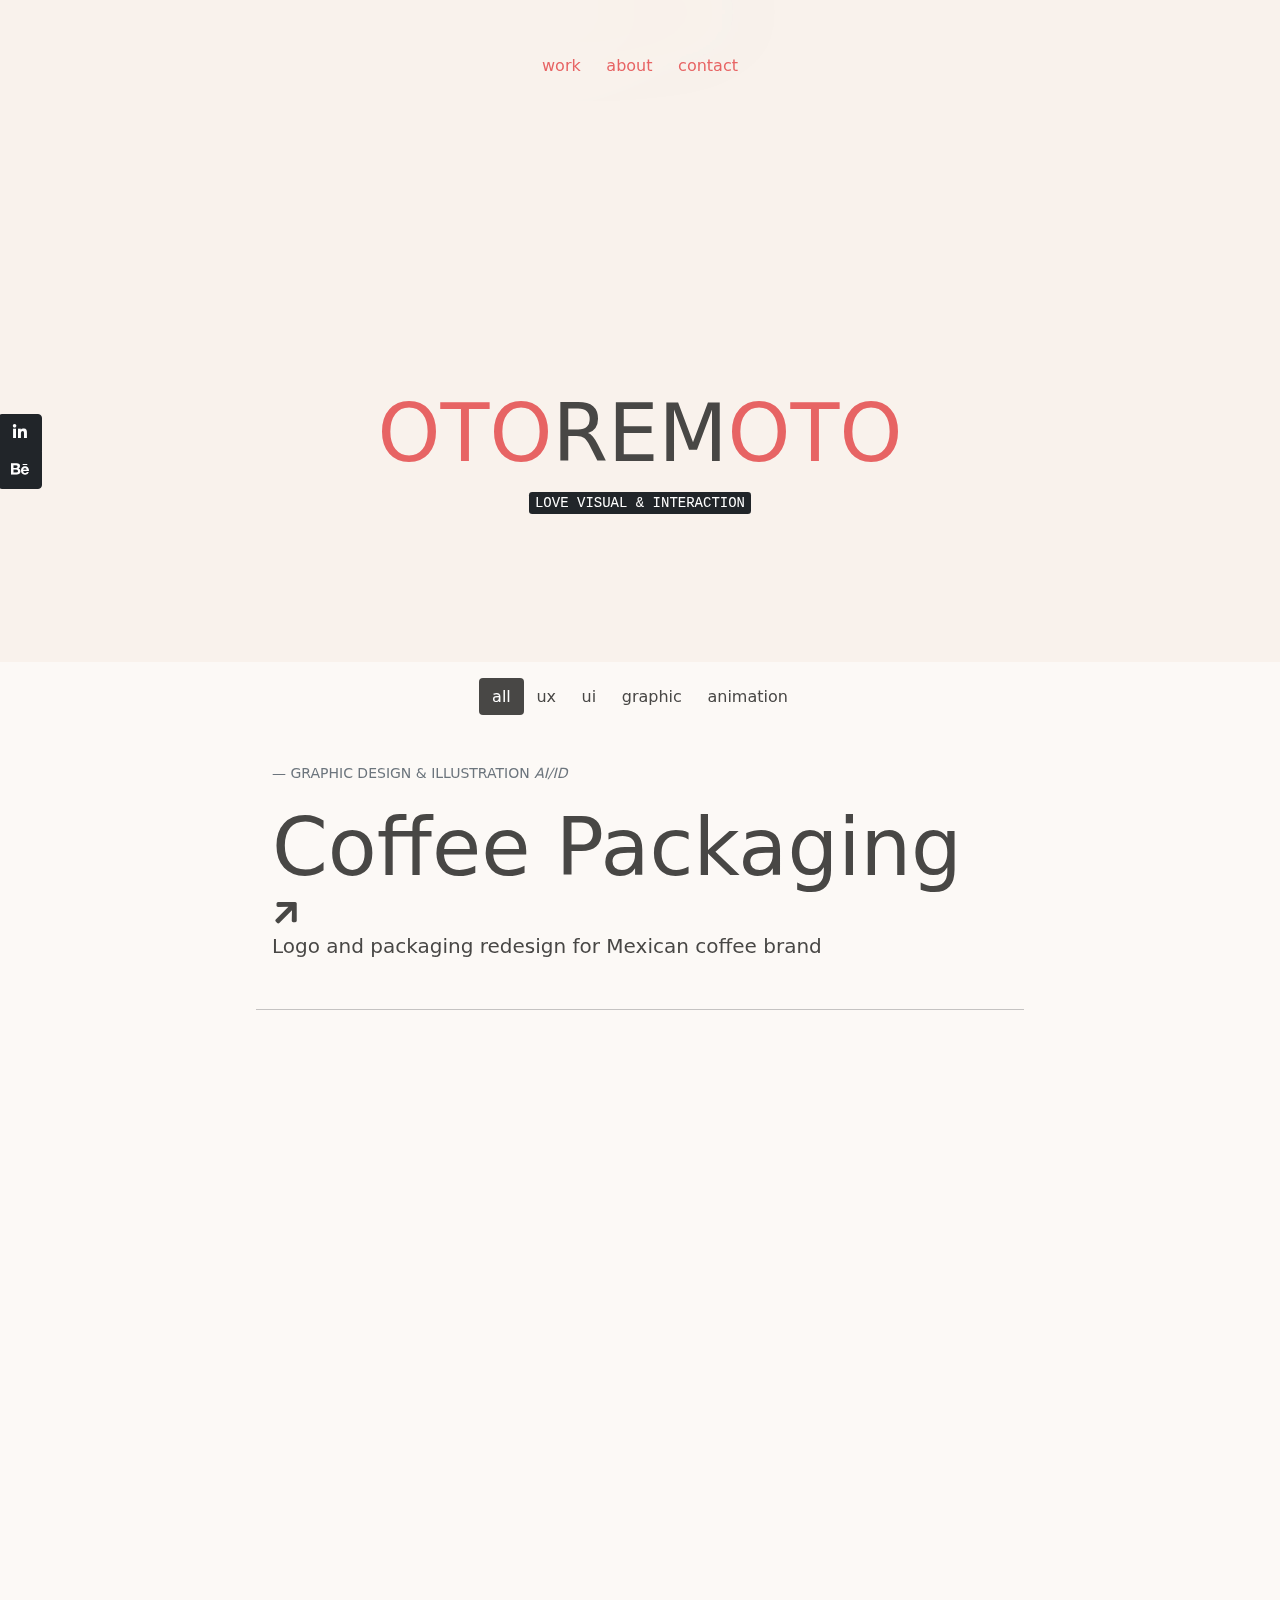
==== commit 3615b032: "corrección" ====
--- a/index.html
+++ b/index.html
@@ -10,7 +10,7 @@
 		<link href="css/bootstrap.min.css" rel="stylesheet">
 		<link rel="stylesheet" href="css/animate.min.css">
 		<link rel="stylesheet" href="css/all.min.css">
-		<link rel="stylesheet" href="css/main.css">
+		<link rel="stylesheet" href="css/main.min.css">
 		<title>otoremoto</title>
 		<!-- Global site tag (gtag.js) - Google Analytics -->
 		<script async src="https://www.googletagmanager.com/gtag/js?id=G-RRY8FR16M2"></script>
--- a/css/main.min.css
+++ b/css/main.min.css
@@ -0,0 +1 @@
+@import url('colors.css');body{margin:0;padding:0;background-color:var(--bk-beige)}#pre-load{position:fixed;display:flex;min-width:100%;min-height:100%;z-index:9999999}.text-white,a.text-white{color:var(--white);text-decoration:none}.gray-50,a.gray-50{color:var(--grey-50);text-decoration:none}.gray-80{color:var(--grey-80)}.pink-50,a.pink-50{color:var(--primary)}.blue-100,a.blue-100{color:#0043ef}.blue-30{color:rgba(0,67,239,.3)}iframe{border:0;width:100%!important;height:55.9vw;margin:0;padding:0}.badge-primary{background-color:var(--primary)}.nav-menu a.nav-link{background-image:linear-gradient(currentColor,currentColor);background-position:0 100%;background-repeat:no-repeat;background-size:0 1px;transition:background-size .3s}.nav-menu a.nav-link:hover{color:rgba(currentColor,.5);background-size:100% 1px}.nav-link{padding:.4rem .8rem}.nav-pills .nav-link.active,.nav-pills .show>.nav-link{color:var(--white);background-color:var(--grey-50)}.bk-white{background-color:var(--white)}.bk-crudo{background-color:var(--bk-beige)}.bk-light{background-color:var(--light)}.bk-gray-50{background-color:var(--grey-50)}.bk-pink-50{background-color:var(--primary)}.animated-bk{width:100%;height:100%;text-align:center;filter:blur(50px);opacity:.4;overflow:hidden;mix-blend-mode:color-burn;z-index:-900}.animated-bk img{top:-24vw;min-height:48vw;pointer-events:none}.noise{position:absolute;width:100%;height:200vh;top:0;background-image:url(img/noise.png);background-size:auto;background-repeat:repeat;mix-blend-mode:overlay;opacity:.4;z-index:-1000}.title_wrapper{position:absolute;top:0;display:flex;align-items:center;display:-webkit-flex;-webkit-align-items:center;justify-content:center;-webkit-justify-content:center;width:100%;height:100vh;mix-blend-mode:normal;z-index:-9999999999}.title_inner{position:relative;display:block;width:auto;margin:0 auto;text-transform:uppercase}.tit-img{margin-top:-44vw;line-height:3.4rem;min-height:43.4vw}.subtit-img{margin-top:-44vw;line-height:1rem;min-height:42vw}.container-work{max-width:800px}.external-link{font-size:2rem;transform:rotate(45deg)}.nav-menu{position:absolute;width:100%;z-index:10000}.rrss-desk{position:fixed;top:46vh;left:-2px}.rrss-mobile{display:none}.img-thumbnail{max-width:220px}.cover-container{background-position:center;background-size:cover;min-height:100vh}.badge-large{padding:4px 10px;font-size:.75rem;border-radius:50px;height:50px;vertical-align:middle}.display-7{font-size:1.8rem}.display-8{font-size:1.2rem;line-height:1.2rem}.small-xs{font-size:.7rem}.blur{filter:blur(1px)}.w-30{width:32%}@media (max-width:576px){.animated-bk img{height:100vh;margin-left:-25vh;top:30vh}.rrss-desk{display:none}.rrss-mobile{width:100%;padding:8px;display:block;position:fixed;bottom:0;background-color:#f4eae14a;text-align:center}.img-thumbnail{max-width:100%}.tit-img{margin-top:-54vw;line-height:2.4rem;min-height:52.2vw}.subtit-img{margin-top:-48vw;line-height:1rem;min-height:48vw}.border-start{border-left:0!important}.border-end{border-right:0!important}.display-7{font-size:calc(1.075rem + 1.2vw);font-weight:400;line-height:1.2rem}.w-30{width:98%}.cover-container{min-height:70vh}.display-1{font-size:calc(1.425rem + 4.5vw);font-weight:300;line-height:1.2}}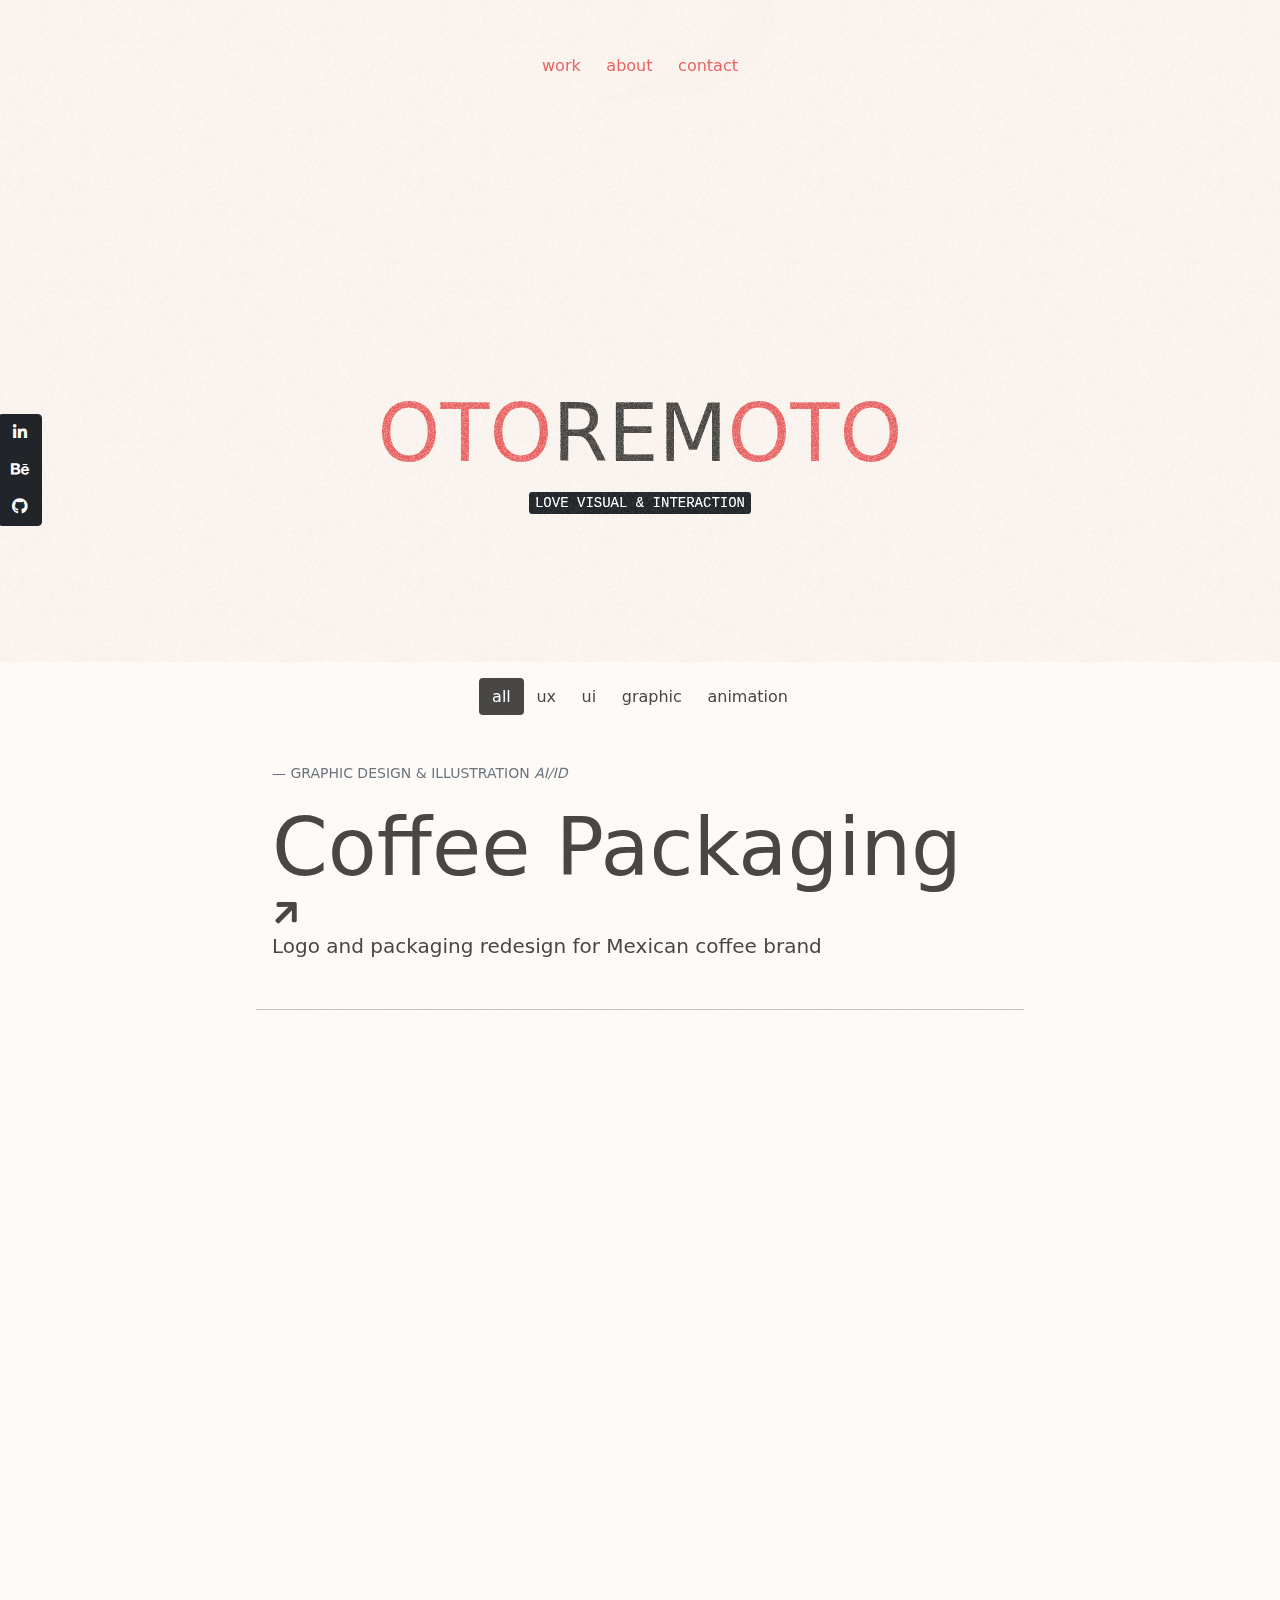
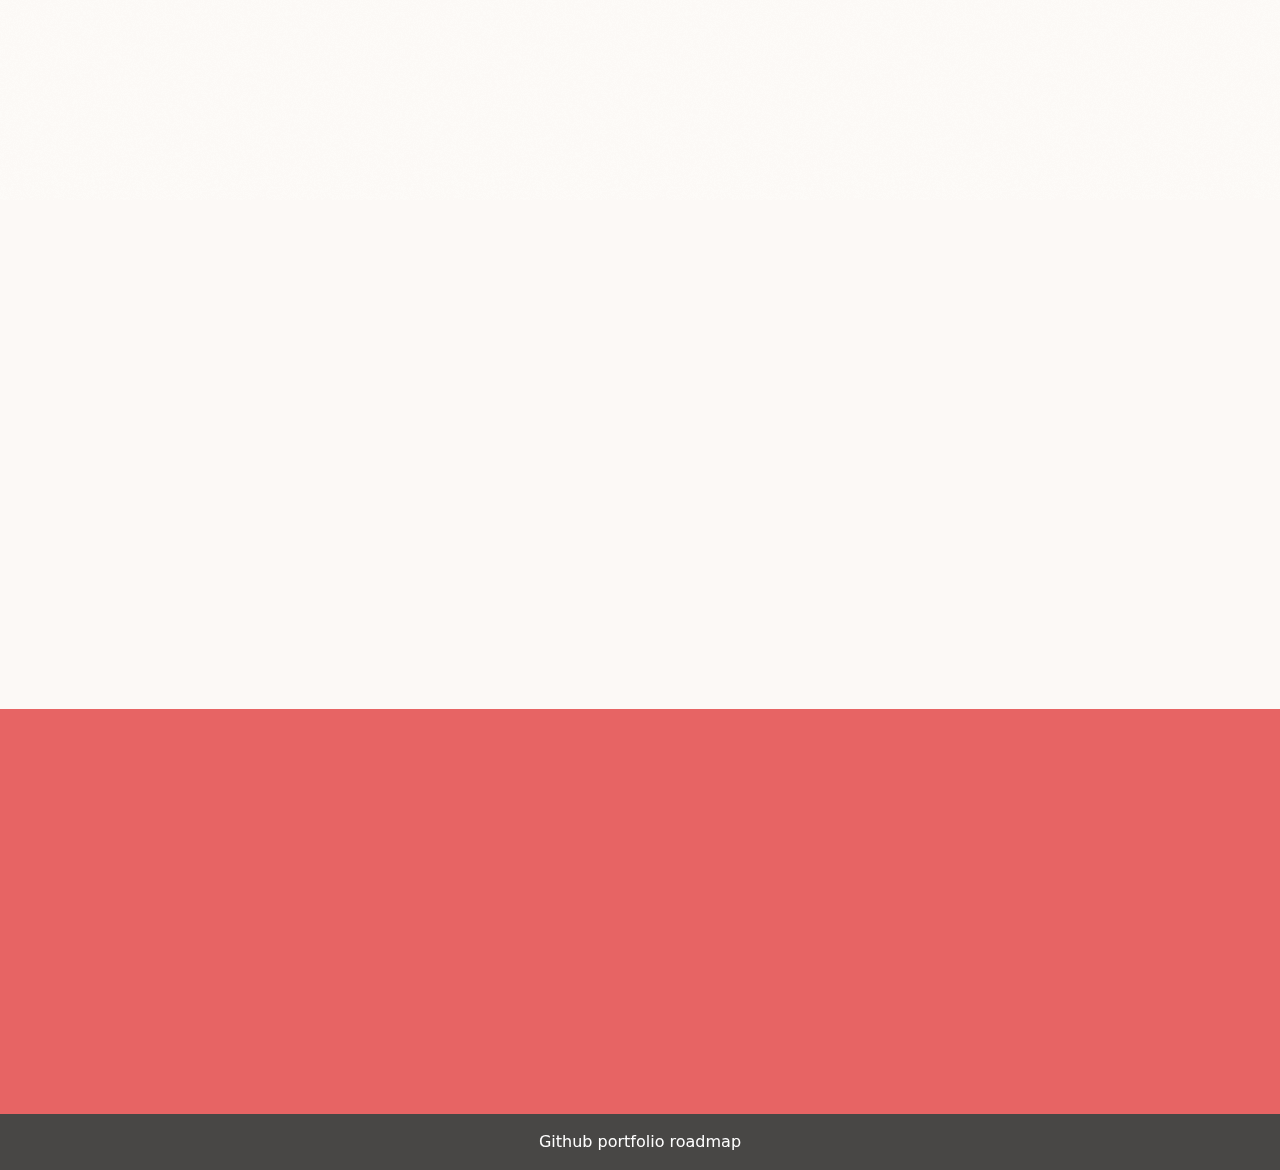
==== commit dcaaf760: "Link Portfolio Roadmap" ====
--- a/index.html
+++ b/index.html
@@ -184,11 +184,28 @@
 					<h4 class="display-4">About</h4>
 					<p class="fw-light">Passionate visual designer with a UX/UI Design certificate seeking a full-time UI design with a focus in visual design. Focused on bringing to life real user-centered ideas and offer functional and beautiful digital experiences to people. </p>
 					<button type="button" class="btn btn-lg btn-dark mb-3" onclick="location.href='pdf/resume.pdf'" formtarget="_blank" title="Download my Resume">Resume <i class="fas fa-arrow-down"></i></button>
+					
+					
 				</div>
 				<div class="col-sm-6 pb-3">
 					<h4 class="display-4">Say Hi!</h4>
 					<a href="mailto:otorremoto@gmail.com" class="link-light">otorremoto@gmail.com</a>
 					<img class="lazy img-thumbnail" src="img/me.jpg" data-src="img/me.gif" alt="That's me!">
+					
+				</div>
+
+			</div>
+		</div>
+		
+	</section>
+	<section  class="bk-gray-50 pb-3 pt-3">
+		<div class="container-sm container-work">
+			<div class="row">
+				
+
+				<div class="col-sm-12 text-center">
+					
+					<a href="https://github.com/users/otoremoto/projects/1/views/2'" class="text-white" title="Roadmap on Github">Github portfolio roadmap</a> 
 				</div>
 
 			</div>
@@ -199,6 +216,7 @@
 		<div class="btn-group-vertical">
 				<button type="button" class="btn btn-dark" onclick="location.href='https://www.linkedin.com/in/otorremoto/'" formtarget="_blank" title="Go to Linkedin"><i class="fab fa-linkedin-in"></i></button>
 				<button type="button" class="btn btn-dark" onclick="location.href='https://www.behance.net/otorremoto'" formtarget="_blank" title="Go to Behance"><i class="fab fa-behance"></i></button>
+				<button type="button" class="btn btn-dark" onclick="location.href='https://github.com/users/otoremoto/projects/1/views/2'" formtarget="_blank" title="Go to Github"><i class="fab fa-github"></i></button>
 		</div>
 	</section>
 	<section class="rrss-mobile">
@@ -206,6 +224,7 @@
 
 				<button type="button" class="btn btn-dark" onclick="location.href='https://www.linkedin.com/in/otorremoto/'" formtarget="_blank" title="Go to Linkedin"><i class="fab fa-linkedin-in"></i></button>
 				<button type="button" class="btn btn-dark" onclick="location.href='https://www.behance.net/otorremoto'" formtarget="_blank" title="Go to Behance"><i class="fab fa-behance"></i></button>
+				<button type="button" class="btn btn-dark" onclick="location.href='https://github.com/users/otoremoto/projects/1/views/2'" formtarget="_blank" title="Go to Github"><i class="fab fa-github"></i></button>
 		</div>
 	</section>
 
--- a/css/main.min.css
+++ b/css/main.min.css
@@ -1 +1 @@
-@import url('colors.css');body{margin:0;padding:0;background-color:var(--bk-beige)}#pre-load{position:fixed;display:flex;min-width:100%;min-height:100%;z-index:9999999}.text-white,a.text-white{color:var(--white);text-decoration:none}.gray-50,a.gray-50{color:var(--grey-50);text-decoration:none}.gray-80{color:var(--grey-80)}.pink-50,a.pink-50{color:var(--primary)}.blue-100,a.blue-100{color:#0043ef}.blue-30{color:rgba(0,67,239,.3)}iframe{border:0;width:100%!important;height:55.9vw;margin:0;padding:0}.badge-primary{background-color:var(--primary)}.nav-menu a.nav-link{background-image:linear-gradient(currentColor,currentColor);background-position:0 100%;background-repeat:no-repeat;background-size:0 1px;transition:background-size .3s}.nav-menu a.nav-link:hover{color:rgba(currentColor,.5);background-size:100% 1px}.nav-link{padding:.4rem .8rem}.nav-pills .nav-link.active,.nav-pills .show>.nav-link{color:var(--white);background-color:var(--grey-50)}.bk-white{background-color:var(--white)}.bk-crudo{background-color:var(--bk-beige)}.bk-light{background-color:var(--light)}.bk-gray-50{background-color:var(--grey-50)}.bk-pink-50{background-color:var(--primary)}.animated-bk{width:100%;height:100%;text-align:center;filter:blur(50px);opacity:.4;overflow:hidden;mix-blend-mode:color-burn;z-index:-900}.animated-bk img{top:-24vw;min-height:48vw;pointer-events:none}.noise{position:absolute;width:100%;height:200vh;top:0;background-image:url(img/noise.png);background-size:auto;background-repeat:repeat;mix-blend-mode:overlay;opacity:.4;z-index:-1000}.title_wrapper{position:absolute;top:0;display:flex;align-items:center;display:-webkit-flex;-webkit-align-items:center;justify-content:center;-webkit-justify-content:center;width:100%;height:100vh;mix-blend-mode:normal;z-index:-9999999999}.title_inner{position:relative;display:block;width:auto;margin:0 auto;text-transform:uppercase}.tit-img{margin-top:-44vw;line-height:3.4rem;min-height:43.4vw}.subtit-img{margin-top:-44vw;line-height:1rem;min-height:42vw}.container-work{max-width:800px}.external-link{font-size:2rem;transform:rotate(45deg)}.nav-menu{position:absolute;width:100%;z-index:10000}.rrss-desk{position:fixed;top:46vh;left:-2px}.rrss-mobile{display:none}.img-thumbnail{max-width:220px}.cover-container{background-position:center;background-size:cover;min-height:100vh}.badge-large{padding:4px 10px;font-size:.75rem;border-radius:50px;height:50px;vertical-align:middle}.display-7{font-size:1.8rem}.display-8{font-size:1.2rem;line-height:1.2rem}.small-xs{font-size:.7rem}.blur{filter:blur(1px)}.w-30{width:32%}@media (max-width:576px){.animated-bk img{height:100vh;margin-left:-25vh;top:30vh}.rrss-desk{display:none}.rrss-mobile{width:100%;padding:8px;display:block;position:fixed;bottom:0;background-color:#f4eae14a;text-align:center}.img-thumbnail{max-width:100%}.tit-img{margin-top:-54vw;line-height:2.4rem;min-height:52.2vw}.subtit-img{margin-top:-48vw;line-height:1rem;min-height:48vw}.border-start{border-left:0!important}.border-end{border-right:0!important}.display-7{font-size:calc(1.075rem + 1.2vw);font-weight:400;line-height:1.2rem}.w-30{width:98%}.cover-container{min-height:70vh}.display-1{font-size:calc(1.425rem + 4.5vw);font-weight:300;line-height:1.2}}+@import url('colors.css');body{margin:0;padding:0;background-color:var(--bk-beige)}#pre-load{position:fixed;display:flex;min-width:100%;min-height:100%;z-index:9999999}.text-white,a.text-white{color:var(--white);text-decoration:none}.gray-50,a.gray-50{color:var(--grey-50);text-decoration:none}.gray-80{color:var(--grey-80)}.pink-50,a.pink-50{color:var(--primary)}.blue-100,a.blue-100{color:#0043ef}.blue-30{color:rgba(0,67,239,.3)}iframe{border:0;width:100%!important;height:55.9vw;margin:0;padding:0}.badge-primary{background-color:var(--primary)}.nav-menu a.nav-link{background-image:linear-gradient(currentColor,currentColor);background-position:0 100%;background-repeat:no-repeat;background-size:0 1px;transition:background-size .3s}.nav-menu a.nav-link:hover{color:rgba(currentColor,.5);background-size:100% 1px}.nav-link{padding:.4rem .8rem}.nav-pills .nav-link.active,.nav-pills .show>.nav-link{color:var(--white);background-color:var(--grey-50)}.bk-white{background-color:var(--white)}.bk-crudo{background-color:var(--bk-beige)}.bk-light{background-color:var(--light)}.bk-gray-50{background-color:var(--grey-50)}.bk-pink-50{background-color:var(--primary)}.animated-bk{width:100%;height:100%;text-align:center;filter:blur(50px);opacity:.4;overflow:hidden;mix-blend-mode:color-burn;z-index:-900}.animated-bk img{top:-24vw;min-height:48vw;pointer-events:none}.noise{position:absolute;width:100%;height:200vh;top:0;background-image:url(../img/noise.png);background-size:auto;background-repeat:repeat;mix-blend-mode:overlay;opacity:.4;z-index:-1000}.title_wrapper{position:absolute;top:0;display:flex;align-items:center;display:-webkit-flex;-webkit-align-items:center;justify-content:center;-webkit-justify-content:center;width:100%;height:100vh;mix-blend-mode:normal;z-index:-9999999999}.title_inner{position:relative;display:block;width:auto;margin:0 auto;text-transform:uppercase}.tit-img{margin-top:-44vw;line-height:3.4rem;min-height:43.4vw}.subtit-img{margin-top:-44vw;line-height:1rem;min-height:42vw}.container-work{max-width:800px}.external-link{font-size:2rem;transform:rotate(45deg)}.nav-menu{position:absolute;width:100%;z-index:10000}.rrss-desk{position:fixed;top:46vh;left:-2px}.rrss-mobile{display:none}.img-thumbnail{max-width:220px}.cover-container{background-position:center;background-size:cover;min-height:100vh}.badge-large{padding:4px 10px;font-size:.75rem;border-radius:50px;height:50px;vertical-align:middle}.display-7{font-size:1.8rem}.display-8{font-size:1.2rem;line-height:1.2rem}.small-xs{font-size:.7rem}.blur{filter:blur(1px)}.w-30{width:32%}@media (max-width:576px){.animated-bk img{height:100vh;margin-left:-25vh;top:30vh}.rrss-desk{display:none}.rrss-mobile{width:100%;padding:8px;display:block;position:fixed;bottom:0;background-color:#f4eae14a;text-align:center}.img-thumbnail{max-width:100%}.tit-img{margin-top:-54vw;line-height:2.4rem;min-height:52.2vw}.subtit-img{margin-top:-48vw;line-height:1rem;min-height:48vw}.border-start{border-left:0!important}.border-end{border-right:0!important}.display-7{font-size:calc(1.075rem + 1.2vw);font-weight:400;line-height:1.2rem}.w-30{width:98%}.cover-container{min-height:70vh}.display-1{font-size:calc(1.425rem + 4.5vw);font-weight:300;line-height:1.2}}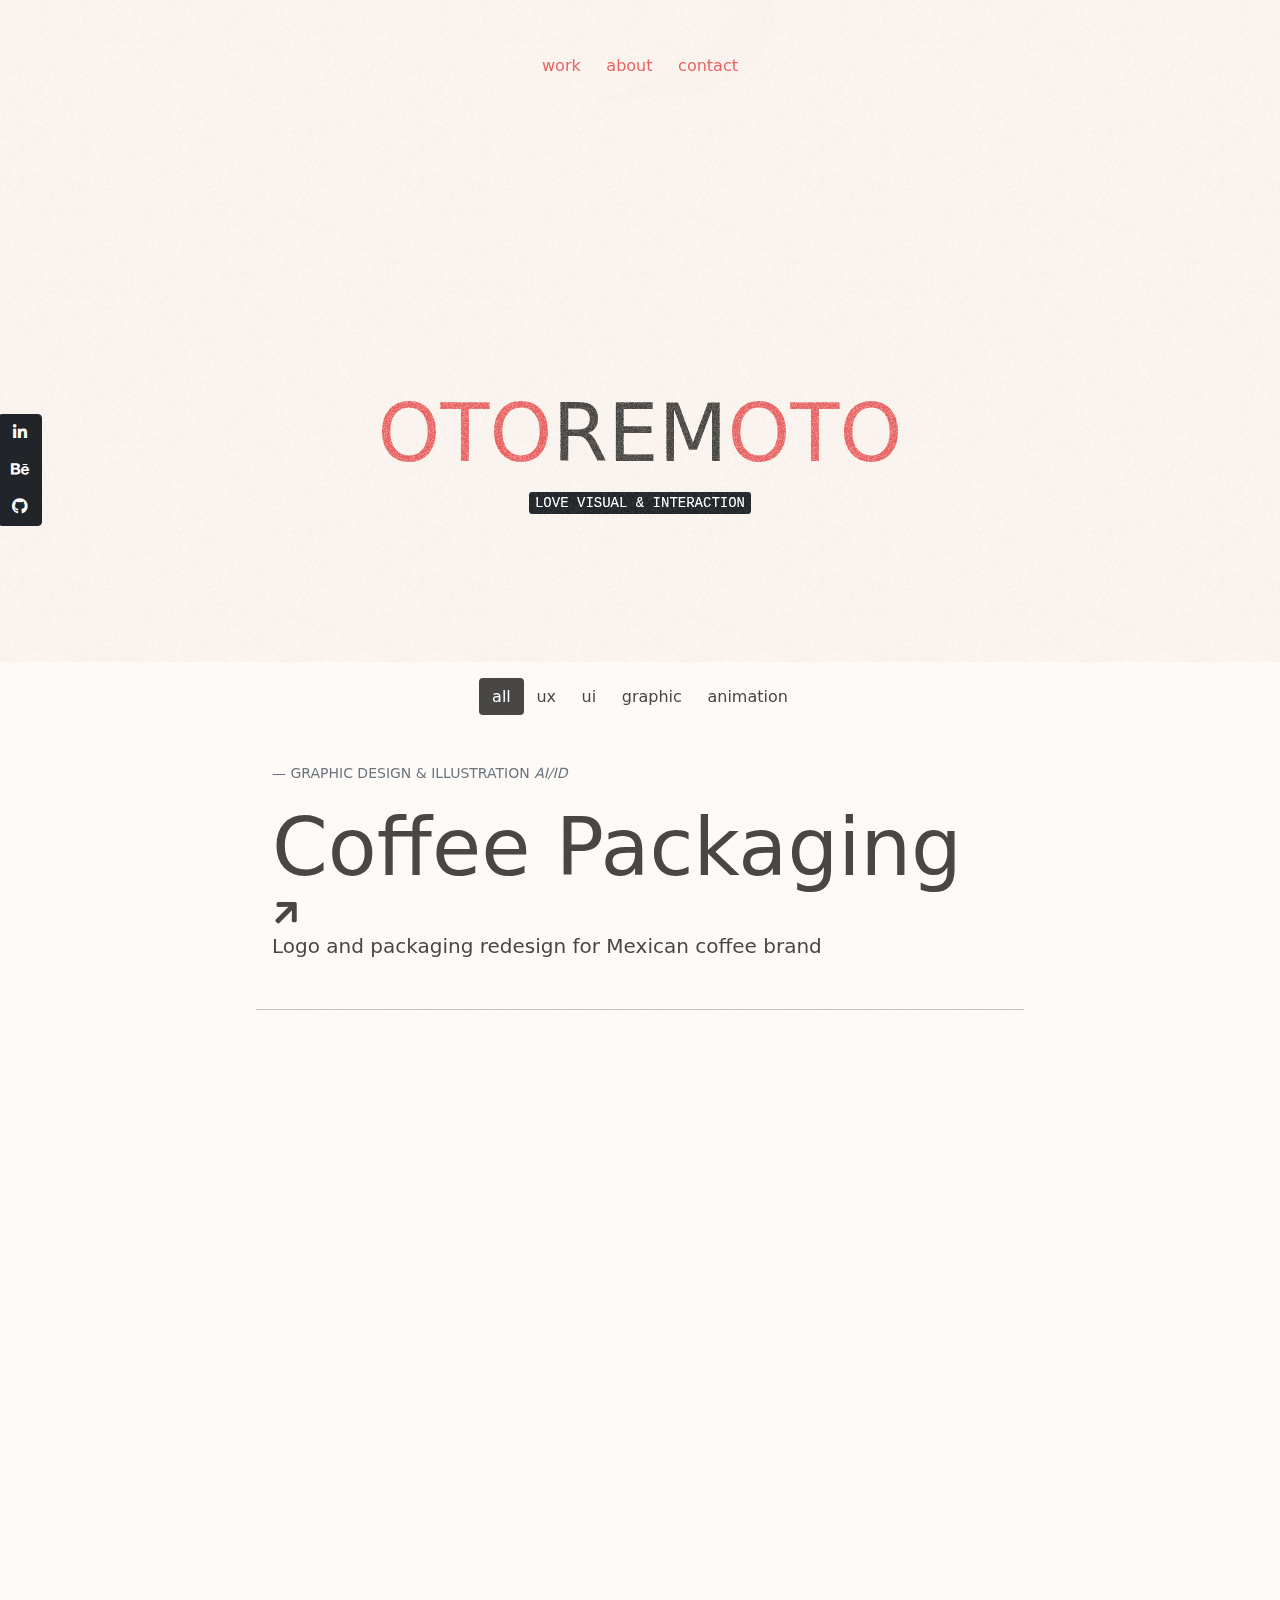
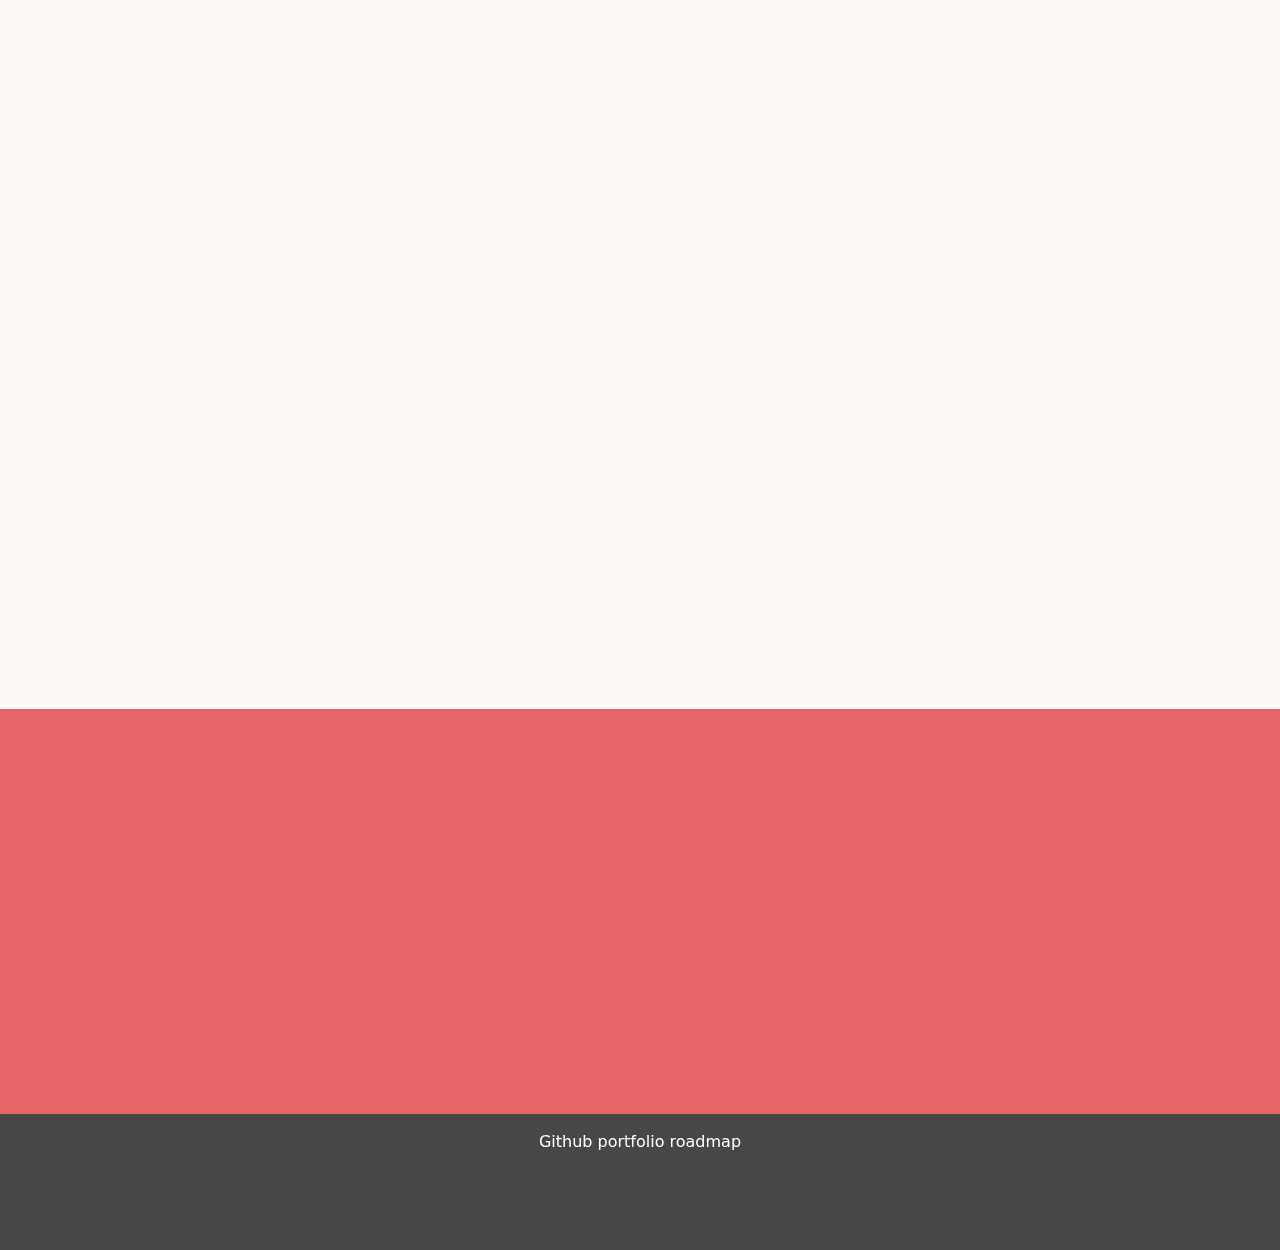
==== commit a8f911f9: "Footer padding fixed" ====
--- a/index.html
+++ b/index.html
@@ -198,12 +198,12 @@
 		</div>
 		
 	</section>
-	<section  class="bk-gray-50 pb-3 pt-3">
+	<section  class="bk-gray-50 pb-5 pt-3">
 		<div class="container-sm container-work">
 			<div class="row">
 				
 
-				<div class="col-sm-12 text-center">
+				<div class="col-sm-12 text-center pb-5">
 					
 					<a href="https://github.com/users/otoremoto/projects/1/views/2'" class="text-white" title="Roadmap on Github">Github portfolio roadmap</a> 
 				</div>
